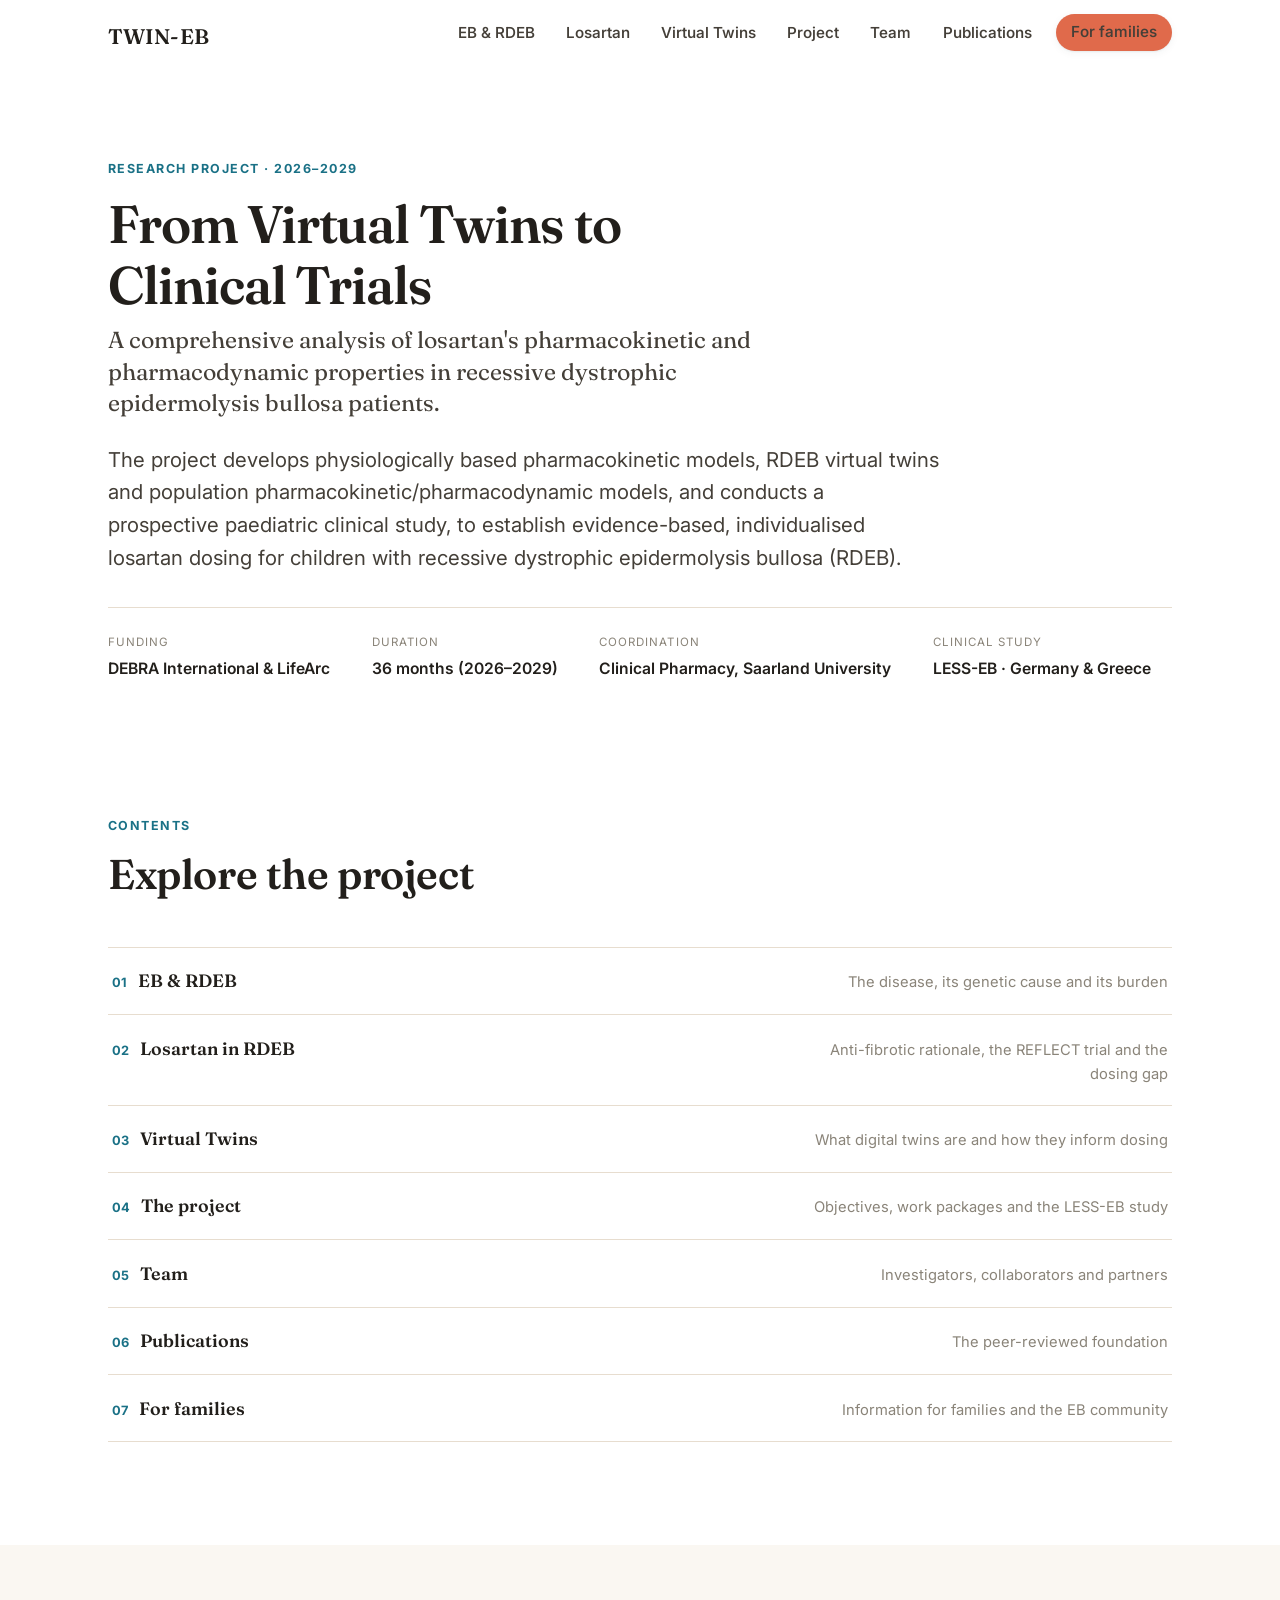
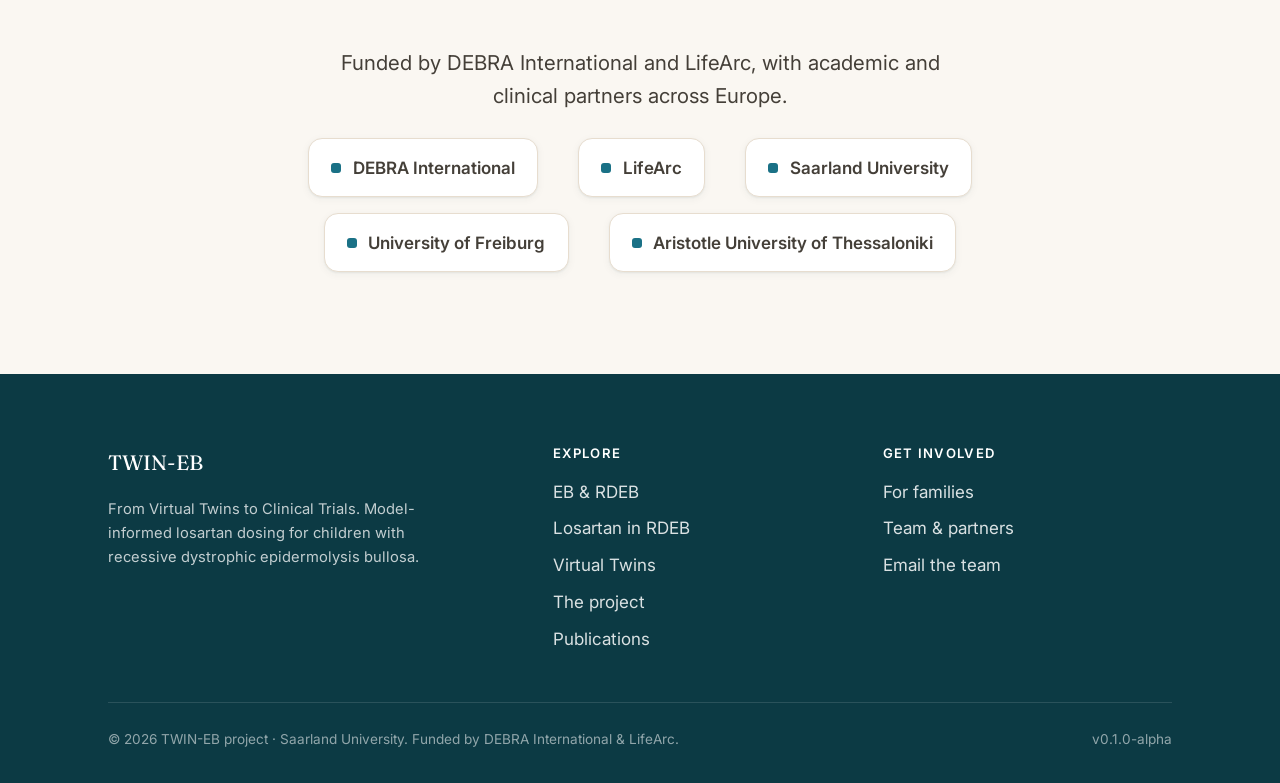
==== docs/index.html @ b5334ec2 "Add TWIN-EB project website Static multi-page site (docs/) for the TWIN-EB project: evidence-based l" ====
<!doctype html>
<html lang="en">
<head>
<meta charset="utf-8">
<meta name="viewport" content="width=device-width, initial-scale=1">
<title>TWIN-EB · From Virtual Twins to Clinical Trials</title>
<meta name="description" content="TWIN-EB: a research project analysing losartan's pharmacokinetic and pharmacodynamic properties in recessive dystrophic epidermolysis bullosa (RDEB), using PBPK models, RDEB virtual twins, population PK/PD and a prospective paediatric clinical study.">
<link rel="icon" href="data:image/svg+xml,%3Csvg xmlns='http://www.w3.org/2000/svg' viewBox='0 0 48 48'%3E%3Crect width='48' height='48' rx='12' fill='%23135c6c'/%3E%3Cg fill='none' stroke='white' stroke-width='2.4' stroke-linecap='round'%3E%3Ccircle cx='16' cy='18' r='3.4'/%3E%3Ccircle cx='31' cy='14' r='3.4'/%3E%3Ccircle cx='30' cy='31' r='3.4' stroke='%23e06a4b'/%3E%3Cline x1='18.6' y1='16.5' x2='28.4' y2='15.4'/%3E%3Cline x1='17.4' y1='21' x2='28.4' y2='29'/%3E%3Cline x1='31' y1='17.4' x2='30.2' y2='27.6'/%3E%3C/g%3E%3C/svg%3E">
<link rel="preconnect" href="https://fonts.googleapis.com">
<link rel="preconnect" href="https://fonts.gstatic.com" crossorigin>
<link href="https://fonts.googleapis.com/css2?family=Fraunces:opsz,wght@9..144,400;9..144,500;9..144,600&family=Inter:wght@400;500;600;700&display=swap" rel="stylesheet">
<link rel="stylesheet" href="assets/css/styles.css">
<script defer src="assets/js/site.js"></script>
</head>
<body data-page="home">
<a class="skip-link" href="#main">Skip to content</a>
<header id="site-nav" class="nav"></header>
<noscript><nav class="container" style="padding-block:1rem"><a href="index.html">Home</a> &middot; <a href="eb-rdeb.html">EB &amp; RDEB</a> &middot; <a href="losartan.html">Losartan</a> &middot; <a href="virtual-twins.html">Virtual Twins</a> &middot; <a href="project.html">Project</a> &middot; <a href="team.html">Team</a> &middot; <a href="publications.html">Publications</a> &middot; <a href="families.html">For families</a></nav></noscript>
<main id="main">

<section class="lede">
  <div class="container">
    <p class="eyebrow">Research project &middot; 2026&ndash;2029</p>
    <h1 class="lede__title">From Virtual Twins to Clinical Trials</h1>
    <p class="lede__subtitle">A comprehensive analysis of losartan's pharmacokinetic and pharmacodynamic properties in recessive dystrophic epidermolysis bullosa patients.</p>
    <p class="lede__abstract lead">The project develops physiologically based pharmacokinetic models, RDEB virtual twins and population pharmacokinetic/pharmacodynamic models, and conducts a prospective paediatric clinical study, to establish evidence-based, individualised losartan dosing for children with recessive dystrophic epidermolysis bullosa (RDEB).</p>
    <div class="meta-strip">
      <div><span class="k">Funding</span><span class="v">DEBRA International &amp; LifeArc</span></div>
      <div><span class="k">Duration</span><span class="v">36 months (2026&ndash;2029)</span></div>
      <div><span class="k">Coordination</span><span class="v">Clinical Pharmacy, Saarland University</span></div>
      <div><span class="k">Clinical study</span><span class="v">LESS-EB &middot; Germany &amp; Greece</span></div>
    </div>
  </div>
</section>

<section class="section" style="padding-top:clamp(2rem,4vw,3rem)">
  <div class="container">
    <div class="section__head">
      <p class="eyebrow">Contents</p>
      <h2>Explore the project</h2>
    </div>
    <nav class="linklist" aria-label="Project sections">
      <a href="eb-rdeb.html"><span class="t"><span class="num">01</span>EB &amp; RDEB</span><span class="d">The disease, its genetic cause and its burden</span></a>
      <a href="losartan.html"><span class="t"><span class="num">02</span>Losartan in RDEB</span><span class="d">Anti-fibrotic rationale, the REFLECT trial and the dosing gap</span></a>
      <a href="virtual-twins.html"><span class="t"><span class="num">03</span>Virtual Twins</span><span class="d">What digital twins are and how they inform dosing</span></a>
      <a href="project.html"><span class="t"><span class="num">04</span>The project</span><span class="d">Objectives, work packages and the LESS-EB study</span></a>
      <a href="team.html"><span class="t"><span class="num">05</span>Team</span><span class="d">Investigators, collaborators and partners</span></a>
      <a href="publications.html"><span class="t"><span class="num">06</span>Publications</span><span class="d">The peer-reviewed foundation</span></a>
      <a href="families.html"><span class="t"><span class="num">07</span>For families</span><span class="d">Information for families and the EB community</span></a>
    </nav>
  </div>
</section>

<section class="section section--warm">
  <div class="container container--narrow text-center">
    <p class="lead mb-0">Funded by DEBRA International and LifeArc, with academic and clinical partners across Europe.</p>
    <div class="partners" style="margin-top:1.6rem">
      <span class="partner"><span class="partner__dot"></span>DEBRA International</span>
      <span class="partner"><span class="partner__dot"></span>LifeArc</span>
      <span class="partner"><span class="partner__dot"></span>Saarland University</span>
      <span class="partner"><span class="partner__dot"></span>University of Freiburg</span>
      <span class="partner"><span class="partner__dot"></span>Aristotle University of Thessaloniki</span>
    </div>
  </div>
</section>

</main>
<footer id="site-footer" class="footer"></footer>
</body>
</html>
---- docs/assets/css/styles.css ----
/* =========================================================================
   LESS-EB — Losartan for Recessive Dystrophic Epidermolysis Bullosa
   Project website — design system & styles
   Palette: petrol-teal (trust / science) + warm coral (humanity / CTAs)
            + warm sand neutrals.  Direction: "serious & warm".
   ========================================================================= */

/* ------------------------------------------------------------------ Tokens */
:root {
  /* Brand — teal (primary) */
  --teal-900: #0c3a44;
  --teal-800: #0f4a57;
  --teal-700: #135c6c;   /* primary */
  --teal-600: #1a7186;
  --teal-500: #2b8ba1;
  --teal-100: #dcebef;
  --teal-50:  #eef6f8;

  /* Brand — coral (accent, recruitment CTAs) */
  --coral-700: #b0472f;
  --coral-600: #c9553a;
  --coral-500: #e06a4b;   /* accent */
  --coral-100: #fbe4dc;
  --coral-50:  #fdf1ec;

  /* Warm neutrals */
  --sand-50:  #faf7f2;
  --sand-100: #f3ede3;
  --sand-200: #e7ddcf;
  --sand-300: #d8ccb9;

  --ink-900: #221f1b;   /* headings */
  --ink-700: #443f38;
  --ink-600: #5c564d;   /* body */
  --ink-400: #8a8479;   /* muted */

  --white: #ffffff;

  /* Semantic */
  --bg:            var(--white);
  --bg-warm:       var(--sand-50);
  --bg-teal:       var(--teal-700);
  --text:          var(--ink-600);
  --heading:       var(--ink-900);
  --muted:         var(--ink-400);
  --border:        var(--sand-200);
  --primary:       var(--teal-700);
  --primary-dark:  var(--teal-900);
  --accent:        var(--coral-500);
  --accent-dark:   var(--coral-700);

  /* Typography */
  --font-display: "Fraunces", Georgia, "Times New Roman", serif;
  --font-body: "Inter", -apple-system, BlinkMacSystemFont, "Segoe UI", Roboto, Helvetica, Arial, sans-serif;

  --fs-hero: clamp(2.4rem, 5.2vw, 4rem);
  --fs-h2:   clamp(1.8rem, 3.4vw, 2.6rem);
  --fs-h3:   clamp(1.25rem, 2vw, 1.5rem);
  --fs-lead: clamp(1.08rem, 1.6vw, 1.3rem);
  --fs-body: 1.0625rem;
  --fs-small: 0.9rem;

  /* Layout */
  --maxw: 1160px;
  --maxw-narrow: 760px;
  --gutter: clamp(1.25rem, 4vw, 3rem);
  --radius: 14px;
  --radius-lg: 22px;
  --radius-pill: 999px;

  --shadow-sm: 0 1px 2px rgba(12, 58, 68, .06), 0 2px 8px rgba(12, 58, 68, .05);
  --shadow-md: 0 6px 20px rgba(12, 58, 68, .09), 0 2px 6px rgba(12, 58, 68, .05);
  --shadow-lg: 0 20px 48px rgba(12, 58, 68, .14);

  --transition: 180ms cubic-bezier(.4, 0, .2, 1);
}

/* --------------------------------------------------------------- Base reset */
*, *::before, *::after { box-sizing: border-box; }

html { scroll-behavior: smooth; scroll-padding-top: 88px; -webkit-text-size-adjust: 100%; }

body {
  margin: 0;
  font-family: var(--font-body);
  font-size: var(--fs-body);
  line-height: 1.65;
  color: var(--text);
  background: var(--bg);
  -webkit-font-smoothing: antialiased;
  text-rendering: optimizeLegibility;
}

img, svg { max-width: 100%; display: block; height: auto; }

h1, h2, h3, h4 {
  font-family: var(--font-display);
  color: var(--heading);
  line-height: 1.15;
  font-weight: 600;
  letter-spacing: -0.01em;
  margin: 0 0 .5em;
}
h1 { font-size: var(--fs-hero); }
h2 { font-size: var(--fs-h2); }
h3 { font-size: var(--fs-h3); }

p { margin: 0 0 1.1em; }
p:last-child { margin-bottom: 0; }

a { color: var(--teal-700); text-decoration: none; transition: color var(--transition); }
a:hover { color: var(--coral-600); }

strong { color: var(--ink-700); font-weight: 650; }

ul, ol { margin: 0 0 1.1em; padding-left: 1.3em; }
li { margin-bottom: .45em; }

:focus-visible { outline: 3px solid var(--teal-500); outline-offset: 2px; border-radius: 4px; }

/* ------------------------------------------------------------------ Layout */
.container { width: 100%; max-width: var(--maxw); margin-inline: auto; padding-inline: var(--gutter); }
.container--narrow { max-width: var(--maxw-narrow); }

.section { padding-block: clamp(3.5rem, 8vw, 6.5rem); }
.section--warm { background: var(--bg-warm); }
.section--tint { background: linear-gradient(180deg, var(--teal-50), var(--white)); }

.section__head { max-width: 720px; margin-bottom: clamp(2rem, 4vw, 3rem); }
.section__head--center { margin-inline: auto; text-align: center; }

.eyebrow {
  display: inline-block;
  font-family: var(--font-body);
  font-weight: 700;
  font-size: .78rem;
  letter-spacing: .12em;
  text-transform: uppercase;
  color: var(--teal-600);
  margin-bottom: .9rem;
}
.eyebrow--accent { color: var(--coral-600); }

.lead { font-size: var(--fs-lead); color: var(--ink-700); line-height: 1.6; }

/* ------------------------------------------------------------------ Buttons */
.btn {
  display: inline-flex; align-items: center; gap: .55em;
  font-family: var(--font-body); font-weight: 600; font-size: 1rem;
  padding: .82em 1.5em; border-radius: var(--radius-pill);
  border: 2px solid transparent; cursor: pointer;
  transition: transform var(--transition), box-shadow var(--transition), background var(--transition), color var(--transition);
  text-align: center; line-height: 1.1;
}
.btn:hover { transform: translateY(-2px); }
.btn:active { transform: translateY(0); }

.btn--primary { background: var(--teal-700); color: #fff; box-shadow: var(--shadow-sm); }
.btn--primary:hover { background: var(--teal-800); color: #fff; box-shadow: var(--shadow-md); }

.btn--accent { background: var(--coral-500); color: #fff; box-shadow: var(--shadow-sm); }
.btn--accent:hover { background: var(--coral-600); color: #fff; box-shadow: var(--shadow-md); }

.btn--ghost { background: transparent; color: var(--teal-800); border-color: var(--sand-300); }
.btn--ghost:hover { border-color: var(--teal-700); color: var(--teal-800); background: var(--teal-50); }

.btn--light { background: rgba(255,255,255,.14); color: #fff; border-color: rgba(255,255,255,.4); }
.btn--light:hover { background: #fff; color: var(--teal-800); }

.btn__arrow { transition: transform var(--transition); }
.btn:hover .btn__arrow { transform: translateX(3px); }

/* --------------------------------------------------------------- Navigation */
.nav {
  position: sticky; top: 0; z-index: 100;
  background: rgba(255,255,255,.86);
  backdrop-filter: saturate(180%) blur(12px);
  -webkit-backdrop-filter: saturate(180%) blur(12px);
  border-bottom: 1px solid transparent;
  transition: border-color var(--transition), box-shadow var(--transition);
}
.nav.is-scrolled { border-bottom-color: var(--border); box-shadow: var(--shadow-sm); }
.nav__inner { display: flex; align-items: center; justify-content: space-between; gap: 1rem; min-height: 72px; }

.brand { display: flex; align-items: center; gap: .7rem; font-family: var(--font-display); font-weight: 600; font-size: 1.25rem; color: var(--ink-900); }
.brand:hover { color: var(--ink-900); }
.brand__mark { flex: none; width: 40px; height: 40px; }
.brand__sub { display: block; font-family: var(--font-body); font-size: .68rem; font-weight: 600; letter-spacing: .04em; color: var(--muted); text-transform: uppercase; margin-top: 2px; }

.nav__links { display: flex; align-items: center; gap: .35rem; list-style: none; margin: 0; padding: 0; }
.nav__links a {
  display: inline-block; padding: .5rem .8rem; border-radius: var(--radius-pill);
  color: var(--ink-700); font-weight: 550; font-size: .95rem;
}
.nav__links a:hover { color: var(--teal-800); background: var(--teal-50); }
.nav__cta { margin-left: .4rem; }

.nav__toggle {
  display: none; flex: none; width: 44px; height: 44px; border: none; background: transparent;
  cursor: pointer; border-radius: 10px; padding: 10px;
}
.nav__toggle span { display: block; height: 2px; background: var(--ink-900); border-radius: 2px; transition: transform var(--transition), opacity var(--transition); }
.nav__toggle span + span { margin-top: 5px; }
.nav__toggle[aria-expanded="true"] span:nth-child(1) { transform: translateY(7px) rotate(45deg); }
.nav__toggle[aria-expanded="true"] span:nth-child(2) { opacity: 0; }
.nav__toggle[aria-expanded="true"] span:nth-child(3) { transform: translateY(-7px) rotate(-45deg); }

/* ------------------------------------------------------------------- Hero */
.hero { position: relative; overflow: hidden; background: linear-gradient(165deg, var(--teal-50) 0%, var(--sand-50) 55%, var(--coral-50) 100%); }
.hero::before {
  content: ""; position: absolute; inset: 0; z-index: 0; opacity: .5;
  background:
    radial-gradient(40% 55% at 82% 8%, rgba(224,106,75,.14), transparent 70%),
    radial-gradient(45% 60% at 12% 92%, rgba(19,92,108,.12), transparent 70%);
}
.hero__inner { position: relative; z-index: 1; display: grid; grid-template-columns: 1.05fr .95fr; gap: clamp(2rem, 5vw, 4rem); align-items: center; padding-block: clamp(3rem, 7vw, 5.5rem); }
.hero__badge {
  display: inline-flex; align-items: center; gap: .5rem; margin-bottom: 1.4rem;
  background: rgba(255,255,255,.7); border: 1px solid var(--sand-200);
  padding: .4rem .9rem; border-radius: var(--radius-pill);
  font-size: .82rem; font-weight: 600; color: var(--teal-800);
}
.hero__badge .dot { width: 8px; height: 8px; border-radius: 50%; background: var(--coral-500); box-shadow: 0 0 0 4px var(--coral-100); }
.hero h1 { margin-bottom: 1rem; }
.hero h1 .accent { color: var(--teal-700); font-style: italic; }
.hero__lead { font-size: var(--fs-lead); color: var(--ink-700); max-width: 34ch; }
.hero__actions { display: flex; flex-wrap: wrap; gap: .8rem; margin-top: 1.8rem; }
.hero__meta { display: flex; flex-wrap: wrap; gap: 1.4rem 2rem; margin-top: 2.4rem; padding-top: 1.6rem; border-top: 1px solid var(--sand-200); }
.hero__meta-item .n { font-family: var(--font-display); font-size: 1.6rem; font-weight: 600; color: var(--teal-800); line-height: 1; }
.hero__meta-item .l { font-size: .85rem; color: var(--muted); margin-top: .3rem; }

.hero__figure { position: relative; }
.hero__card {
  background: rgba(255,255,255,.72); border: 1px solid rgba(255,255,255,.9);
  border-radius: var(--radius-lg); padding: clamp(1.4rem, 3vw, 2.2rem);
  box-shadow: var(--shadow-lg); backdrop-filter: blur(6px);
}

/* Simple "virtual twin → dosing" illustrative flow used in the hero card */
.flow { display: grid; gap: .8rem; }
.flow__step { display: flex; align-items: center; gap: .9rem; padding: .85rem 1rem; background: var(--white); border: 1px solid var(--border); border-radius: var(--radius); box-shadow: var(--shadow-sm); }
.flow__ico { flex: none; width: 42px; height: 42px; display: grid; place-items: center; border-radius: 12px; background: var(--teal-50); color: var(--teal-700); }
.flow__ico svg { width: 22px; height: 22px; }
.flow__step:nth-child(4) .flow__ico { background: var(--coral-50); color: var(--coral-600); }
.flow__t { font-weight: 650; color: var(--ink-900); font-size: .98rem; }
.flow__d { font-size: .82rem; color: var(--muted); }
.flow__arrow { display: grid; place-items: center; color: var(--sand-300); margin: -.4rem 0; }

/* ---------------------------------------------------------- Generic grids */
.grid { display: grid; gap: clamp(1.1rem, 2.4vw, 1.8rem); }
.grid--2 { grid-template-columns: repeat(2, 1fr); }
.grid--3 { grid-template-columns: repeat(3, 1fr); }
.grid--4 { grid-template-columns: repeat(4, 1fr); }

/* ------------------------------------------------------------------- Cards */
.card {
  background: var(--white); border: 1px solid var(--border);
  border-radius: var(--radius-lg); padding: clamp(1.4rem, 3vw, 2rem);
  box-shadow: var(--shadow-sm); transition: transform var(--transition), box-shadow var(--transition), border-color var(--transition);
}
.card--hover:hover { transform: translateY(-4px); box-shadow: var(--shadow-md); border-color: var(--teal-100); }
.card__ico { width: 52px; height: 52px; display: grid; place-items: center; border-radius: 14px; background: var(--teal-50); color: var(--teal-700); margin-bottom: 1.1rem; }
.card__ico svg { width: 26px; height: 26px; }
.card__ico--accent { background: var(--coral-50); color: var(--coral-600); }
.card h3 { margin-bottom: .5rem; }
.card p { font-size: .98rem; }

/* Numbered approach / work-package cards */
.wp { position: relative; }
.wp__num {
  font-family: var(--font-display); font-size: 1rem; font-weight: 600;
  width: 40px; height: 40px; display: grid; place-items: center; border-radius: 50%;
  background: var(--teal-700); color: #fff; margin-bottom: 1rem;
}
.wp__tag { display: inline-block; font-size: .74rem; font-weight: 700; letter-spacing: .06em; text-transform: uppercase; color: var(--teal-600); background: var(--teal-50); padding: .25rem .6rem; border-radius: var(--radius-pill); margin-bottom: .8rem; }

/* ------------------------------------------------------- Split feature rows */
.split { display: grid; grid-template-columns: 1fr 1fr; gap: clamp(2rem, 5vw, 4rem); align-items: center; }
.split--reverse .split__media { order: 2; }
.split__media { background: var(--sand-50); border: 1px solid var(--border); border-radius: var(--radius-lg); padding: 2rem; box-shadow: var(--shadow-sm); }

.checklist { list-style: none; padding: 0; margin: 1.2rem 0 0; }
.checklist li { position: relative; padding-left: 2rem; margin-bottom: .9rem; }
.checklist li::before {
  content: ""; position: absolute; left: 0; top: .15em; width: 1.35rem; height: 1.35rem;
  background: var(--teal-50); border-radius: 50%;
  background-image: url("data:image/svg+xml,%3Csvg xmlns='http://www.w3.org/2000/svg' width='14' height='14' viewBox='0 0 24 24' fill='none' stroke='%23135c6c' stroke-width='3' stroke-linecap='round' stroke-linejoin='round'%3E%3Cpolyline points='20 6 9 17 4 12'/%3E%3C/svg%3E");
  background-repeat: no-repeat; background-position: center;
}

/* --------------------------------------------------------------- Timeline */
.timeline { position: relative; margin-top: 2rem; }
.timeline::before { content: ""; position: absolute; left: 19px; top: 8px; bottom: 8px; width: 2px; background: linear-gradient(var(--teal-200, var(--teal-100)), var(--sand-200)); }
.timeline__item { position: relative; padding-left: 3.5rem; padding-bottom: 2rem; }
.timeline__item:last-child { padding-bottom: 0; }
.timeline__dot { position: absolute; left: 8px; top: 2px; width: 24px; height: 24px; border-radius: 50%; background: var(--white); border: 3px solid var(--teal-600); box-shadow: 0 0 0 4px var(--teal-50); }
.timeline__when { font-size: .82rem; font-weight: 700; letter-spacing: .04em; text-transform: uppercase; color: var(--coral-600); }
.timeline__item h3 { font-size: 1.2rem; margin: .2rem 0 .4rem; }

/* ------------------------------------------------------------------- Team */
.person { text-align: left; }
.person__avatar {
  width: 84px; height: 84px; border-radius: 50%; margin-bottom: 1rem;
  background: linear-gradient(135deg, var(--teal-100), var(--coral-100));
  display: grid; place-items: center; font-family: var(--font-display);
  font-size: 1.7rem; font-weight: 600; color: var(--teal-800);
  border: 1px solid var(--white); box-shadow: var(--shadow-sm);
}
.person__name { font-family: var(--font-display); font-weight: 600; font-size: 1.12rem; color: var(--ink-900); margin: 0; }
.person__role { color: var(--coral-600); font-weight: 600; font-size: .9rem; margin: .15rem 0 .4rem; }
.person__org { color: var(--muted); font-size: .88rem; }

/* --------------------------------------------------- Recruitment / CTA band */
.cta-band { position: relative; overflow: hidden; background: linear-gradient(140deg, var(--teal-800), var(--teal-700) 60%, var(--teal-600)); color: #fff; border-radius: var(--radius-lg); padding: clamp(2.2rem, 5vw, 3.6rem); box-shadow: var(--shadow-lg); }
.cta-band::after { content: ""; position: absolute; right: -60px; top: -60px; width: 300px; height: 300px; border-radius: 50%; background: radial-gradient(circle, rgba(224,106,75,.4), transparent 70%); }
.cta-band > * { position: relative; z-index: 1; }
.cta-band h2 { color: #fff; }
.cta-band p { color: rgba(255,255,255,.86); }
.cta-band .lead { color: rgba(255,255,255,.92); }

.recruit-note { display: flex; gap: .7rem; align-items: flex-start; background: var(--coral-50); border: 1px solid var(--coral-100); border-left: 4px solid var(--coral-500); border-radius: var(--radius); padding: 1.1rem 1.3rem; margin-top: 1.5rem; }
.recruit-note svg { flex: none; color: var(--coral-600); margin-top: 2px; }
.recruit-note p { font-size: .95rem; margin: 0; }

/* ------------------------------------------------------------- Fact / stat */
.stat-row { display: grid; grid-template-columns: repeat(3, 1fr); gap: 1.5rem; }
.stat { text-align: center; padding: 1.5rem 1rem; background: var(--white); border: 1px solid var(--border); border-radius: var(--radius-lg); box-shadow: var(--shadow-sm); }
.stat .n { font-family: var(--font-display); font-size: clamp(2rem, 4vw, 2.8rem); font-weight: 600; color: var(--teal-700); line-height: 1; }
.stat .l { color: var(--ink-600); font-size: .95rem; margin-top: .5rem; }

/* ------------------------------------------------------------- Partners */
.partners { display: flex; flex-wrap: wrap; align-items: center; justify-content: center; gap: 1rem 2.5rem; }
.partner {
  display: flex; align-items: center; gap: .7rem; padding: .9rem 1.4rem;
  background: var(--white); border: 1px solid var(--border); border-radius: var(--radius);
  font-weight: 600; color: var(--ink-700); box-shadow: var(--shadow-sm);
}
.partner__dot { width: 10px; height: 10px; border-radius: 3px; background: var(--teal-600); }

/* ------------------------------------------------------------------ Footer */
.footer { background: var(--teal-900); color: rgba(255,255,255,.75); padding-block: clamp(3rem, 6vw, 4.5rem) 2rem; }
.footer a { color: rgba(255,255,255,.85); }
.footer a:hover { color: var(--coral-500); }
.footer__grid { display: grid; grid-template-columns: 1.4fr 1fr 1fr; gap: 2.5rem; padding-bottom: 2.5rem; border-bottom: 1px solid rgba(255,255,255,.12); }
.footer__brand { display: flex; align-items: center; gap: .7rem; font-family: var(--font-display); font-size: 1.3rem; color: #fff; margin-bottom: 1rem; }
.footer h4 { color: #fff; font-family: var(--font-body); font-size: .82rem; letter-spacing: .1em; text-transform: uppercase; margin-bottom: 1rem; }
.footer ul { list-style: none; padding: 0; margin: 0; }
.footer li { margin-bottom: .55rem; }
.footer__bottom { display: flex; flex-wrap: wrap; justify-content: space-between; gap: 1rem; padding-top: 1.6rem; font-size: .85rem; color: rgba(255,255,255,.55); }
.footer__bottom a { color: rgba(255,255,255,.7); }

/* ------------------------------------------------------------- Utilities */
.text-center { text-align: center; }
.mt-0 { margin-top: 0; } .mb-0 { margin-bottom: 0; }
.stack > * + * { margin-top: 1rem; }
.pill { display: inline-block; padding: .3rem .8rem; border-radius: var(--radius-pill); font-size: .8rem; font-weight: 600; background: var(--teal-50); color: var(--teal-700); }
.divider { height: 1px; background: var(--border); border: 0; margin-block: 0; }
.visually-hidden { position: absolute; width: 1px; height: 1px; padding: 0; margin: -1px; overflow: hidden; clip: rect(0,0,0,0); border: 0; }

/* Reveal-on-scroll (progressive enhancement; visible by default if no JS) */
.reveal { opacity: 0; transform: translateY(18px); transition: opacity .6s ease, transform .6s ease; }
.reveal.is-visible { opacity: 1; transform: none; }
@media (prefers-reduced-motion: reduce) {
  .reveal { opacity: 1; transform: none; transition: none; }
  html { scroll-behavior: auto; }
}

/* ---------------------------------------------------------- Responsive */
@media (max-width: 940px) {
  .hero__inner { grid-template-columns: 1fr; }
  .hero__figure { order: -1; max-width: 460px; }
  .split, .split--reverse { grid-template-columns: 1fr; }
  .split--reverse .split__media { order: 0; }
  .grid--4 { grid-template-columns: repeat(2, 1fr); }
  .footer__grid { grid-template-columns: 1fr 1fr; }
}

@media (max-width: 720px) {
  .nav__links {
    position: fixed; inset: 72px 0 auto 0; flex-direction: column; align-items: stretch;
    gap: .2rem; background: var(--white); border-bottom: 1px solid var(--border);
    padding: 1rem var(--gutter) 1.5rem; box-shadow: var(--shadow-lg);
    transform: translateY(-120%); transition: transform var(--transition); z-index: -1;
  }
  .nav__links.is-open { transform: translateY(0); }
  .nav__links a { padding: .8rem 1rem; border-radius: 10px; }
  .nav__cta { margin: .5rem 0 0; }
  .nav__toggle { display: block; }
  .grid--2, .grid--3, .grid--4 { grid-template-columns: 1fr; }
  .stat-row { grid-template-columns: 1fr; }
  .footer__grid { grid-template-columns: 1fr; gap: 2rem; }
}

/* ===================================================================
   Multi-page additions (v0.1.0-alpha restructure)
   =================================================================== */

/* Skip link (a11y) */
.skip-link { position: absolute; left: -999px; top: 0; z-index: 200; background: var(--teal-700); color: #fff; padding: .7rem 1.1rem; border-radius: 0 0 10px 0; font-weight: 600; }
.skip-link:focus { left: 0; color: #fff; }

/* Injected nav: reserve height so there is no layout shift before JS runs */
.nav { min-height: 72px; }

/* Active nav link */
.nav__links a.is-active { color: var(--teal-800); background: var(--teal-50); }

/* noscript fallback nav */
noscript nav { display: block; border-bottom: 1px solid var(--border); font-size: .92rem; color: var(--ink-600); }
noscript nav a { font-weight: 600; }

/* -------------------------------------------------- Sub-page header */
.subhero { background: linear-gradient(165deg, var(--teal-50), var(--sand-50) 72%); border-bottom: 1px solid var(--border); }
.subhero__inner { padding-block: clamp(2.5rem, 6vw, 4.5rem); }
.subhero .eyebrow { margin-bottom: 1rem; }
.subhero h1 { max-width: 18ch; margin-bottom: .6rem; }
.subhero .lead { max-width: 62ch; }

/* -------------------------------------------------- Hub link-cards */
a.card-link { display: flex; flex-direction: column; text-decoration: none; color: inherit; }
a.card-link:hover { color: inherit; }
.card-link .card__go { margin-top: auto; padding-top: 1.1rem; color: var(--teal-700); font-weight: 650; font-size: .95rem; display: inline-flex; gap: .4em; align-items: center; }
.card-link:hover .card__go { color: var(--coral-600); }
.card-link:hover .card__go span { transform: translateX(3px); }
.card__go span { transition: transform var(--transition); }

/* -------------------------------------------------- Badges */
.badge { display: inline-flex; align-items: center; gap: .4em; font-size: .74rem; font-weight: 700; letter-spacing: .04em; text-transform: uppercase; padding: .32rem .7rem; border-radius: var(--radius-pill); }
.badge--oa  { background: #e4f3ea; color: #1f7a4d; }
.badge--doi { background: var(--teal-50); color: var(--teal-700); }

/* -------------------------------------------------- Publications */
.pub { border-left: 4px solid var(--teal-600); }
.pub h3 { margin-bottom: .5rem; }
.pub__authors { color: var(--ink-700); font-size: .98rem; margin-bottom: .2rem; }
.pub__journal { color: var(--muted); font-size: .92rem; font-style: italic; }
.pub__badges { display: flex; flex-wrap: wrap; gap: .5rem; margin-top: 1rem; }

/* -------------------------------------------------- Figure + attribution */
.figure { background: var(--sand-50); border: 1px solid var(--border); border-radius: var(--radius-lg); padding: clamp(1.2rem, 3vw, 2rem); }
.figure__cap { font-size: .9rem; color: var(--ink-600); margin-top: 1rem; }
.attribution { font-size: .78rem; color: var(--muted); margin-top: .6rem; }

/* -------------------------------------------------- Callout / credibility */
.callout { background: var(--teal-50); border: 1px solid var(--teal-100); border-left: 4px solid var(--teal-600); border-radius: var(--radius-lg); padding: 1.4rem 1.6rem; }
.callout svg { flex: none; color: var(--teal-700); margin-top: 3px; }
.callout h3 { margin-bottom: .3rem; font-size: 1.15rem; }
.callout p:last-child { margin-bottom: 0; }
.callout--accent { background: var(--coral-50); border-color: var(--coral-100); }
.callout--accent svg { color: var(--coral-600); }

/* -------------------------------------------------- Building-block map */
.map { display: grid; gap: 1rem; margin-top: 1.5rem; }
.map__row { display: grid; grid-template-columns: auto 1fr; gap: 1.1rem; align-items: start; background: var(--white); border: 1px solid var(--border); border-radius: var(--radius); padding: 1.1rem 1.3rem; box-shadow: var(--shadow-sm); }
.map__n { width: 34px; height: 34px; flex: none; display: grid; place-items: center; border-radius: 50%; background: var(--teal-700); color: #fff; font-family: var(--font-display); font-weight: 600; font-size: .95rem; }
.map__t { font-weight: 650; color: var(--ink-900); }
.map__d { font-size: .93rem; color: var(--ink-600); margin-top: .15rem; }

/* -------------------------------------------------- Prose helper */
.prose { max-width: 70ch; }
.prose p { margin-bottom: 1.15em; }

/* Warm variant for a flow step icon (used on the home hero card) */
.flow__step--warm .flow__ico { background: var(--coral-50); color: var(--coral-600); }

/* ===================================================================
   Sober landing + wordmark (redesign)
   =================================================================== */
.brand--wordmark { font-size: 1.32rem; letter-spacing: .005em; }

.lede { padding-block: clamp(2.8rem, 7vw, 5rem); }
.lede__title { font-size: clamp(2.1rem, 4.6vw, 3.3rem); letter-spacing: -0.02em; max-width: 16ch; margin-bottom: .55rem; }
.lede__subtitle { font-family: var(--font-display); font-weight: 400; font-size: clamp(1.12rem, 2vw, 1.45rem); color: var(--ink-700); max-width: 48ch; line-height: 1.35; margin: 0 0 1.6rem; }
.lede__abstract { max-width: 64ch; }

.meta-strip { display: flex; flex-wrap: wrap; gap: 1.3rem 2.6rem; margin-top: 2rem; padding-top: 1.6rem; border-top: 1px solid var(--border); }
.meta-strip div { display: flex; flex-direction: column; gap: .25rem; }
.meta-strip .k { font-size: .72rem; letter-spacing: .09em; text-transform: uppercase; color: var(--muted); }
.meta-strip .v { font-weight: 600; color: var(--ink-900); font-size: .98rem; }

/* Academic-style contents / section index */
.linklist { margin-top: 1rem; border-top: 1px solid var(--border); }
.linklist a { display: flex; justify-content: space-between; align-items: baseline; gap: 1.5rem; padding: 1.15rem .25rem; border-bottom: 1px solid var(--border); color: var(--ink-900); transition: color var(--transition), padding-left var(--transition); }
.linklist a:hover { color: var(--teal-700); padding-left: .6rem; }
.linklist .t { font-family: var(--font-display); font-size: 1.12rem; font-weight: 600; display: flex; align-items: baseline; gap: .7rem; }
.linklist .t .num { font-size: .8rem; color: var(--teal-600); font-family: var(--font-body); font-weight: 700; }
.linklist .d { color: var(--muted); font-size: .92rem; text-align: right; max-width: 42ch; }

@media (max-width: 640px) {
  .linklist a { flex-direction: column; gap: .25rem; }
  .linklist .d { text-align: left; max-width: none; }
}
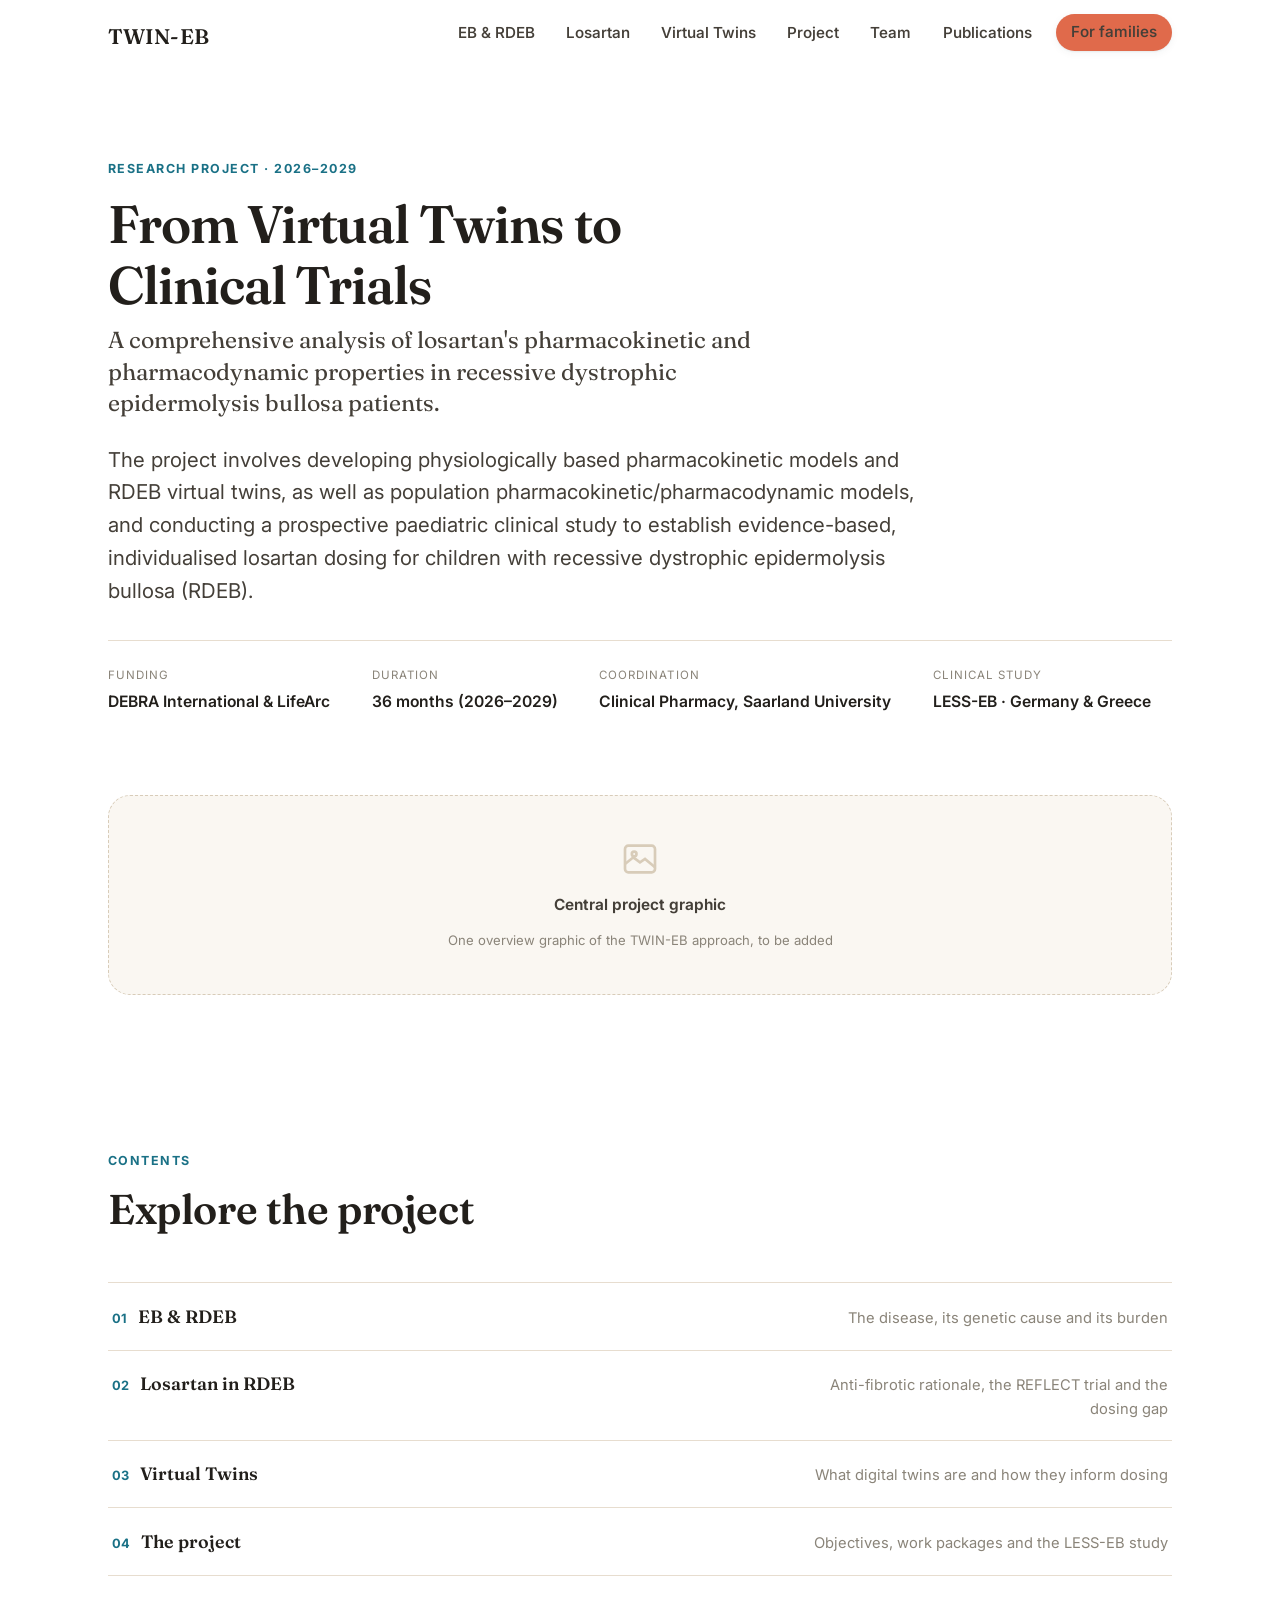
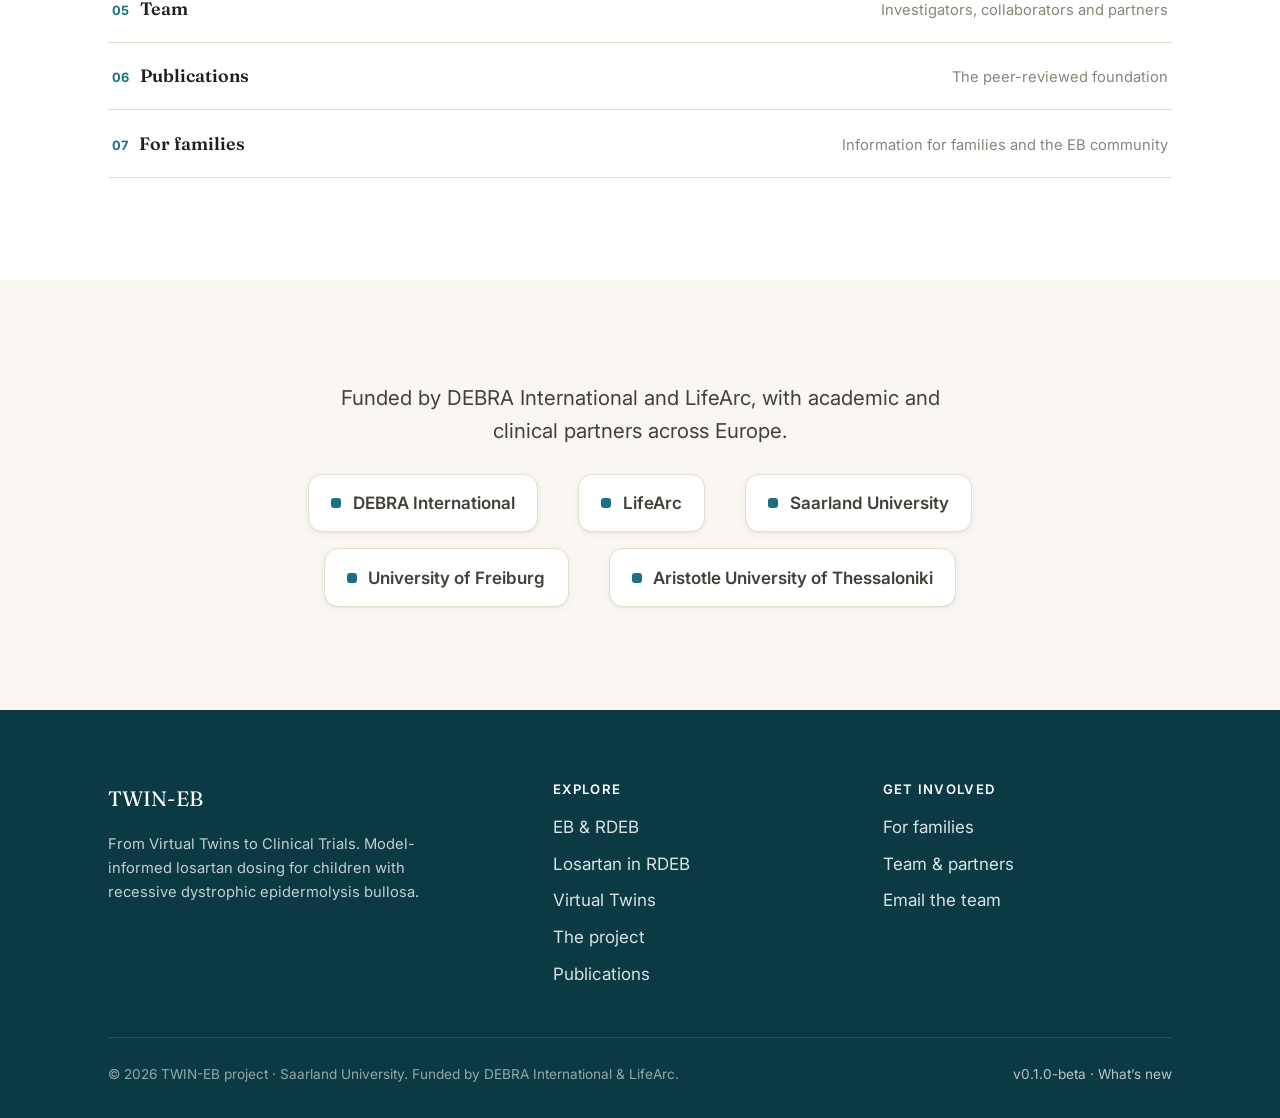
==== commit 708bd406: "Apply review round 1 and set up versioning (v0.1.0-beta) Incorporate first external review across pa" ====
--- a/docs/index.html
+++ b/docs/index.html
@@ -23,12 +23,22 @@
     <p class="eyebrow">Research project &middot; 2026&ndash;2029</p>
     <h1 class="lede__title">From Virtual Twins to Clinical Trials</h1>
     <p class="lede__subtitle">A comprehensive analysis of losartan's pharmacokinetic and pharmacodynamic properties in recessive dystrophic epidermolysis bullosa patients.</p>
-    <p class="lede__abstract lead">The project develops physiologically based pharmacokinetic models, RDEB virtual twins and population pharmacokinetic/pharmacodynamic models, and conducts a prospective paediatric clinical study, to establish evidence-based, individualised losartan dosing for children with recessive dystrophic epidermolysis bullosa (RDEB).</p>
+    <p class="lede__abstract lead">The project involves developing physiologically based pharmacokinetic models and RDEB virtual twins, as well as population pharmacokinetic/pharmacodynamic models, and conducting a prospective paediatric clinical study to establish evidence-based, individualised losartan dosing for children with recessive dystrophic epidermolysis bullosa (RDEB).</p>
     <div class="meta-strip">
       <div><span class="k">Funding</span><span class="v">DEBRA International &amp; LifeArc</span></div>
       <div><span class="k">Duration</span><span class="v">36 months (2026&ndash;2029)</span></div>
       <div><span class="k">Coordination</span><span class="v">Clinical Pharmacy, Saarland University</span></div>
       <div><span class="k">Clinical study</span><span class="v">LESS-EB &middot; Germany &amp; Greece</span></div>
+    </div>
+  </div>
+</section>
+
+<section class="section" style="padding-top:0">
+  <div class="container">
+    <div class="ph reveal">
+      <svg viewBox="0 0 24 24" fill="none" stroke="currentColor" stroke-width="1.6" aria-hidden="true"><rect x="3" y="4" width="18" height="16" rx="2"/><path d="M3 15l5-4 4 3 3-2 6 5"/><circle cx="8.5" cy="9" r="1.4"/></svg>
+      <div class="ph__label">Central project graphic</div>
+      <div class="ph__hint">One overview graphic of the TWIN-EB approach, to be added</div>
     </div>
   </div>
 </section>
--- a/docs/assets/css/styles.css
+++ b/docs/assets/css/styles.css
@@ -490,3 +490,46 @@
   .linklist a { flex-direction: column; gap: .25rem; }
   .linklist .d { text-align: left; max-width: none; }
 }
+
+/* ===================================================================
+   Review round: placeholders, logos, bios, changelog
+   =================================================================== */
+
+/* Image / graphic placeholders (figures & photos to be supplied) */
+.ph { display: grid; place-items: center; text-align: center; gap: .45rem; min-height: 200px; padding: clamp(1.5rem, 4vw, 2.5rem); background: var(--sand-50); border: 1px dashed var(--sand-300); border-radius: var(--radius-lg); color: var(--ink-600); }
+.ph svg { width: 40px; height: 40px; color: var(--sand-300); }
+.ph__label { font-weight: 650; font-size: .96rem; color: var(--ink-700); }
+.ph__hint { font-size: .82rem; color: var(--muted); }
+
+/* Partner logo wall (placeholders until real files land in assets/img) */
+.logo-grid { display: flex; flex-wrap: wrap; gap: 1.1rem; align-items: center; justify-content: center; }
+.logo { display: grid; place-items: center; min-width: 150px; min-height: 74px; padding: .6rem 1.3rem; background: var(--white); border: 1px dashed var(--sand-300); border-radius: var(--radius); color: var(--ink-600); font-weight: 600; font-size: .88rem; text-align: center; box-shadow: var(--shadow-sm); }
+.logo img { max-height: 46px; max-width: 150px; display: block; }
+
+/* Person photo placeholder (replaces the initials avatar) */
+.person__photo { width: 96px; height: 96px; border-radius: 50%; margin-bottom: 1rem; background: var(--sand-100); border: 1px solid var(--sand-200); display: grid; place-items: center; color: var(--sand-300); overflow: hidden; }
+.person__photo svg { width: 50px; height: 50px; }
+.person__photo img { width: 100%; height: 100%; object-fit: cover; }
+.person__bio { font-size: .92rem; color: var(--ink-600); margin-top: .6rem; }
+
+/* Compact research-team cards */
+.person--sm { text-align: center; }
+.person--sm .person__photo { width: 76px; height: 76px; margin-inline: auto; }
+.person--sm .person__photo svg { width: 40px; height: 40px; }
+.person--sm .person__name { font-size: 1rem; }
+
+/* Study-centre address block */
+.addr { font-style: normal; line-height: 1.55; }
+.addr strong { display: block; color: var(--ink-900); margin-bottom: .3rem; }
+
+/* Changelog page */
+.release { padding: 1.5rem 0; border-bottom: 1px solid var(--border); }
+.release:first-of-type { padding-top: 0; }
+.release__head { display: flex; align-items: baseline; gap: .8rem; flex-wrap: wrap; margin-bottom: .7rem; }
+.release__v { font-family: var(--font-display); font-size: 1.3rem; font-weight: 600; color: var(--ink-900); }
+.release__date { color: var(--muted); font-size: .85rem; }
+.release ul { margin: 0; padding-left: 1.2rem; }
+.release li { margin-bottom: .35rem; }
+.tag-badge { font-size: .7rem; font-weight: 700; letter-spacing: .06em; text-transform: uppercase; padding: .2rem .6rem; border-radius: var(--radius-pill); background: var(--coral-50); color: var(--coral-700); }
+.footer__bottom a { color: rgba(255,255,255,.7); }
+.footer__bottom a:hover { color: var(--coral-500); }
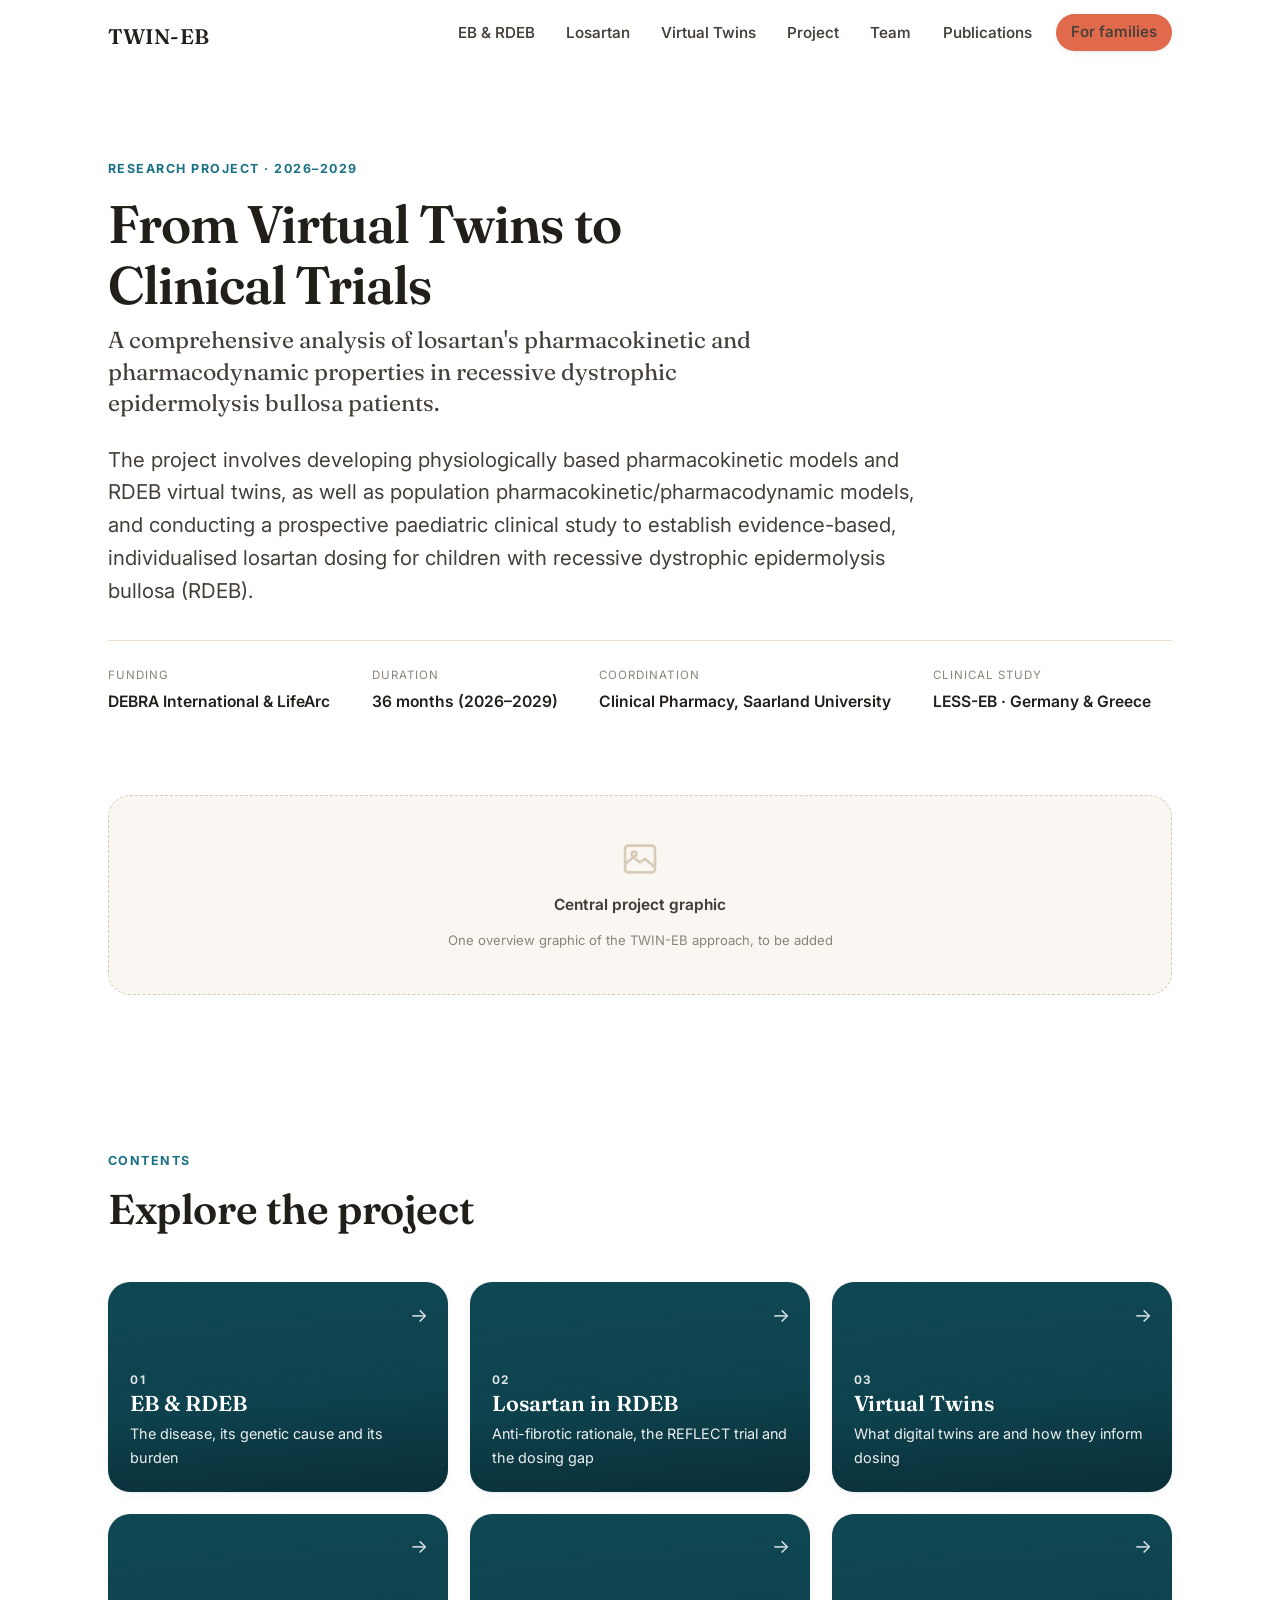
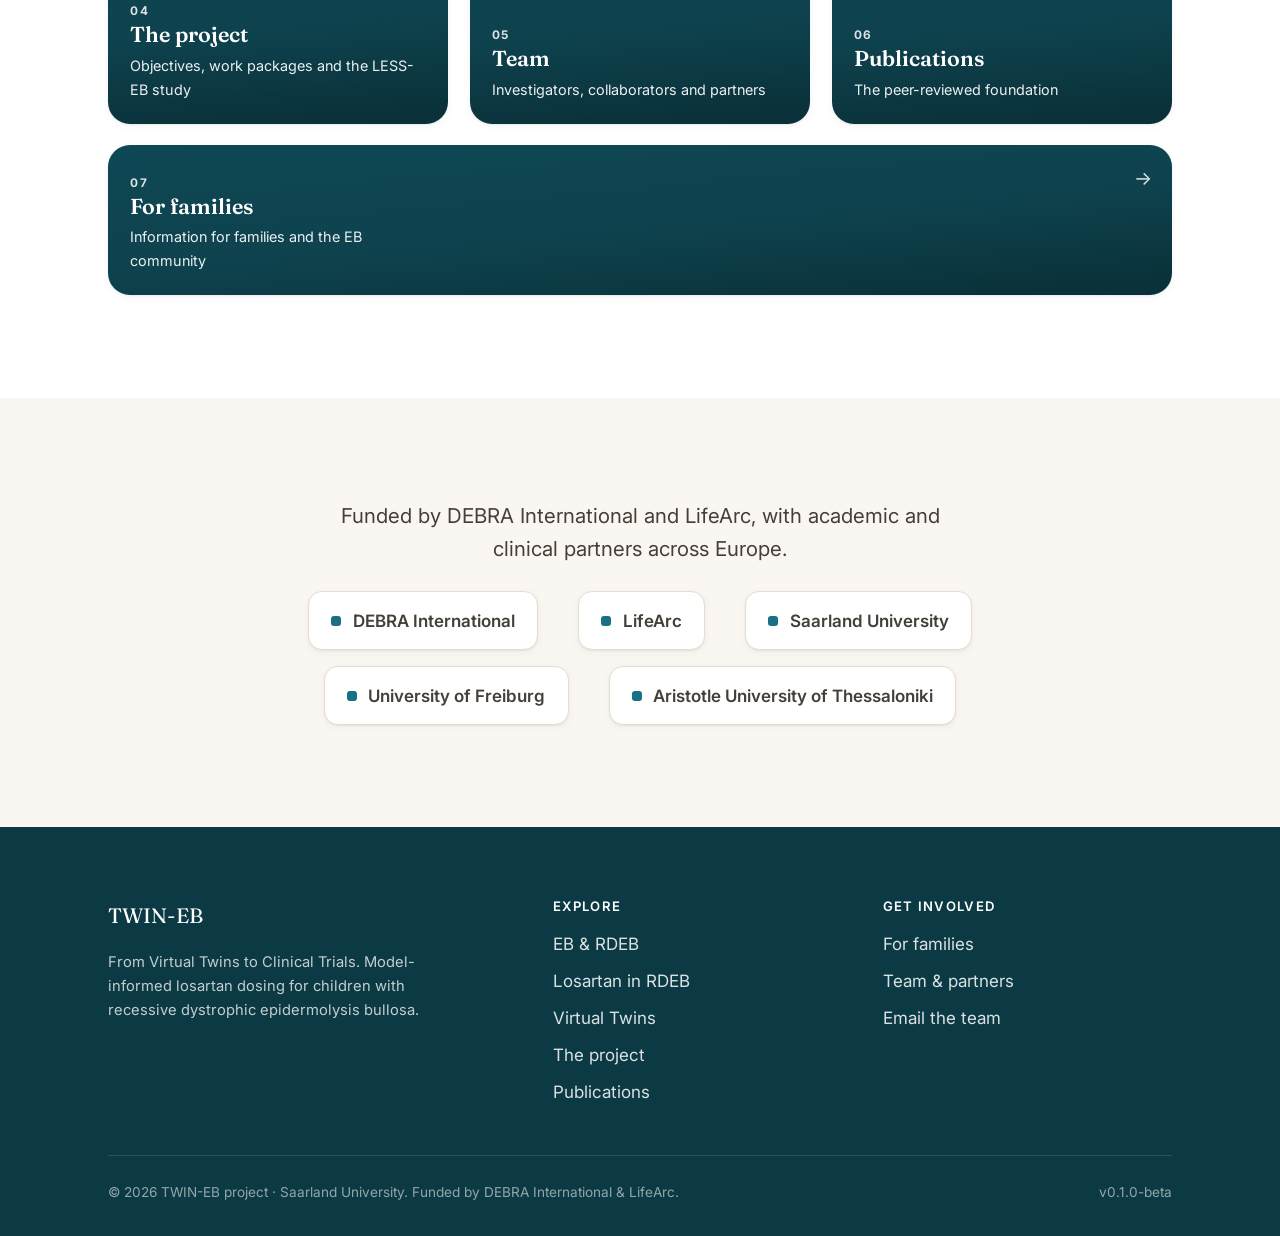
==== commit 77a2e924: "Add image-ready tiles on the landing page; simplify version display Convert the 'Explore the project" ====
--- a/docs/index.html
+++ b/docs/index.html
@@ -49,15 +49,50 @@
       <p class="eyebrow">Contents</p>
       <h2>Explore the project</h2>
     </div>
-    <nav class="linklist" aria-label="Project sections">
-      <a href="eb-rdeb.html"><span class="t"><span class="num">01</span>EB &amp; RDEB</span><span class="d">The disease, its genetic cause and its burden</span></a>
-      <a href="losartan.html"><span class="t"><span class="num">02</span>Losartan in RDEB</span><span class="d">Anti-fibrotic rationale, the REFLECT trial and the dosing gap</span></a>
-      <a href="virtual-twins.html"><span class="t"><span class="num">03</span>Virtual Twins</span><span class="d">What digital twins are and how they inform dosing</span></a>
-      <a href="project.html"><span class="t"><span class="num">04</span>The project</span><span class="d">Objectives, work packages and the LESS-EB study</span></a>
-      <a href="team.html"><span class="t"><span class="num">05</span>Team</span><span class="d">Investigators, collaborators and partners</span></a>
-      <a href="publications.html"><span class="t"><span class="num">06</span>Publications</span><span class="d">The peer-reviewed foundation</span></a>
-      <a href="families.html"><span class="t"><span class="num">07</span>For families</span><span class="d">Information for families and the EB community</span></a>
-    </nav>
+    <div class="tiles">
+      <a class="tile reveal" href="eb-rdeb.html" style="--img:url('assets/img/tile-eb-rdeb.jpg')">
+        <span class="tile__go" aria-hidden="true">&rarr;</span>
+        <span class="tile__num">01</span>
+        <span class="tile__title">EB &amp; RDEB</span>
+        <span class="tile__desc">The disease, its genetic cause and its burden</span>
+      </a>
+      <a class="tile reveal" href="losartan.html" style="--img:url('assets/img/tile-losartan.jpg')">
+        <span class="tile__go" aria-hidden="true">&rarr;</span>
+        <span class="tile__num">02</span>
+        <span class="tile__title">Losartan in RDEB</span>
+        <span class="tile__desc">Anti-fibrotic rationale, the REFLECT trial and the dosing gap</span>
+      </a>
+      <a class="tile reveal" href="virtual-twins.html" style="--img:url('assets/img/tile-virtual-twins.jpg')">
+        <span class="tile__go" aria-hidden="true">&rarr;</span>
+        <span class="tile__num">03</span>
+        <span class="tile__title">Virtual Twins</span>
+        <span class="tile__desc">What digital twins are and how they inform dosing</span>
+      </a>
+      <a class="tile reveal" href="project.html" style="--img:url('assets/img/tile-project.jpg')">
+        <span class="tile__go" aria-hidden="true">&rarr;</span>
+        <span class="tile__num">04</span>
+        <span class="tile__title">The project</span>
+        <span class="tile__desc">Objectives, work packages and the LESS-EB study</span>
+      </a>
+      <a class="tile reveal" href="team.html" style="--img:url('assets/img/tile-team.jpg')">
+        <span class="tile__go" aria-hidden="true">&rarr;</span>
+        <span class="tile__num">05</span>
+        <span class="tile__title">Team</span>
+        <span class="tile__desc">Investigators, collaborators and partners</span>
+      </a>
+      <a class="tile reveal" href="publications.html" style="--img:url('assets/img/tile-publications.jpg')">
+        <span class="tile__go" aria-hidden="true">&rarr;</span>
+        <span class="tile__num">06</span>
+        <span class="tile__title">Publications</span>
+        <span class="tile__desc">The peer-reviewed foundation</span>
+      </a>
+      <a class="tile tile--wide reveal" href="families.html" style="--img:url('assets/img/tile-families.jpg')">
+        <span class="tile__go" aria-hidden="true">&rarr;</span>
+        <span class="tile__num">07</span>
+        <span class="tile__title">For families</span>
+        <span class="tile__desc">Information for families and the EB community</span>
+      </a>
+    </div>
   </div>
 </section>
 
--- a/docs/assets/css/styles.css
+++ b/docs/assets/css/styles.css
@@ -533,3 +533,17 @@
 .tag-badge { font-size: .7rem; font-weight: 700; letter-spacing: .06em; text-transform: uppercase; padding: .2rem .6rem; border-radius: var(--radius-pill); background: var(--coral-50); color: var(--coral-700); }
 .footer__bottom a { color: rgba(255,255,255,.7); }
 .footer__bottom a:hover { color: var(--coral-500); }
+
+/* Landing tiles (Explore the project) — image-ready backgrounds */
+.tiles { display: grid; grid-template-columns: repeat(3, 1fr); gap: clamp(1rem, 2vw, 1.35rem); margin-top: 1.5rem; }
+.tile { position: relative; display: flex; flex-direction: column; justify-content: flex-end; gap: .1rem; min-height: 210px; padding: 1.4rem; border-radius: var(--radius-lg); overflow: hidden; text-decoration: none; color: #fff; background-color: var(--teal-800); background-image: linear-gradient(175deg, rgba(12,58,68,.12) 0%, rgba(12,58,68,.5) 55%, rgba(9,42,50,.86) 100%), var(--img, none); background-size: cover; background-position: center; box-shadow: var(--shadow-sm); transition: transform var(--transition), box-shadow var(--transition); }
+.tile:hover { transform: translateY(-4px); box-shadow: var(--shadow-lg); color: #fff; }
+.tile:focus-visible { outline: 3px solid var(--teal-500); outline-offset: 2px; }
+.tile__num { font-size: .74rem; font-weight: 700; letter-spacing: .1em; opacity: .85; }
+.tile__title { font-family: var(--font-display); font-size: 1.35rem; font-weight: 600; line-height: 1.15; }
+.tile__desc { font-size: .9rem; opacity: .92; margin-top: .25rem; max-width: 34ch; }
+.tile__go { position: absolute; top: 1.1rem; right: 1.25rem; font-size: 1.2rem; opacity: .85; transition: transform var(--transition); }
+.tile:hover .tile__go { transform: translateX(3px); }
+.tile--wide { grid-column: 1 / -1; min-height: 150px; }
+@media (max-width: 940px) { .tiles { grid-template-columns: repeat(2, 1fr); } }
+@media (max-width: 600px) { .tiles { grid-template-columns: 1fr; } }
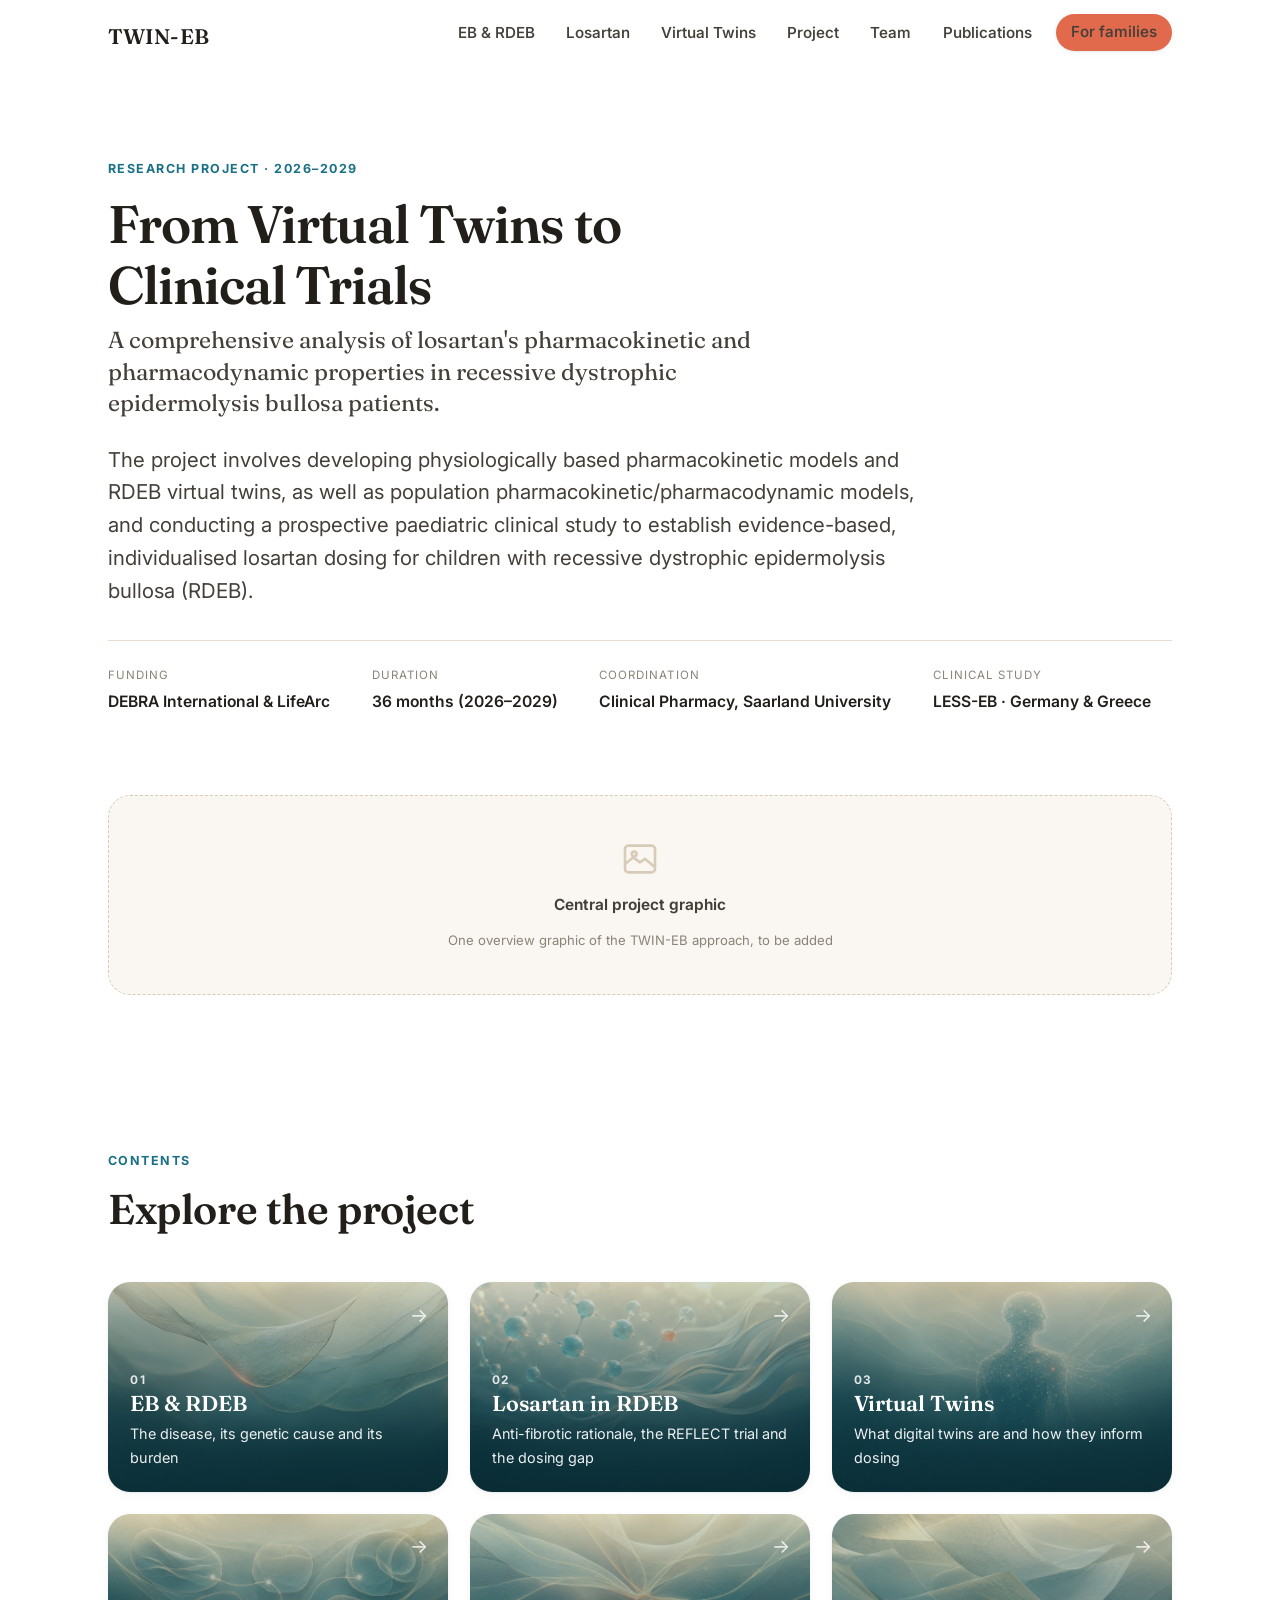
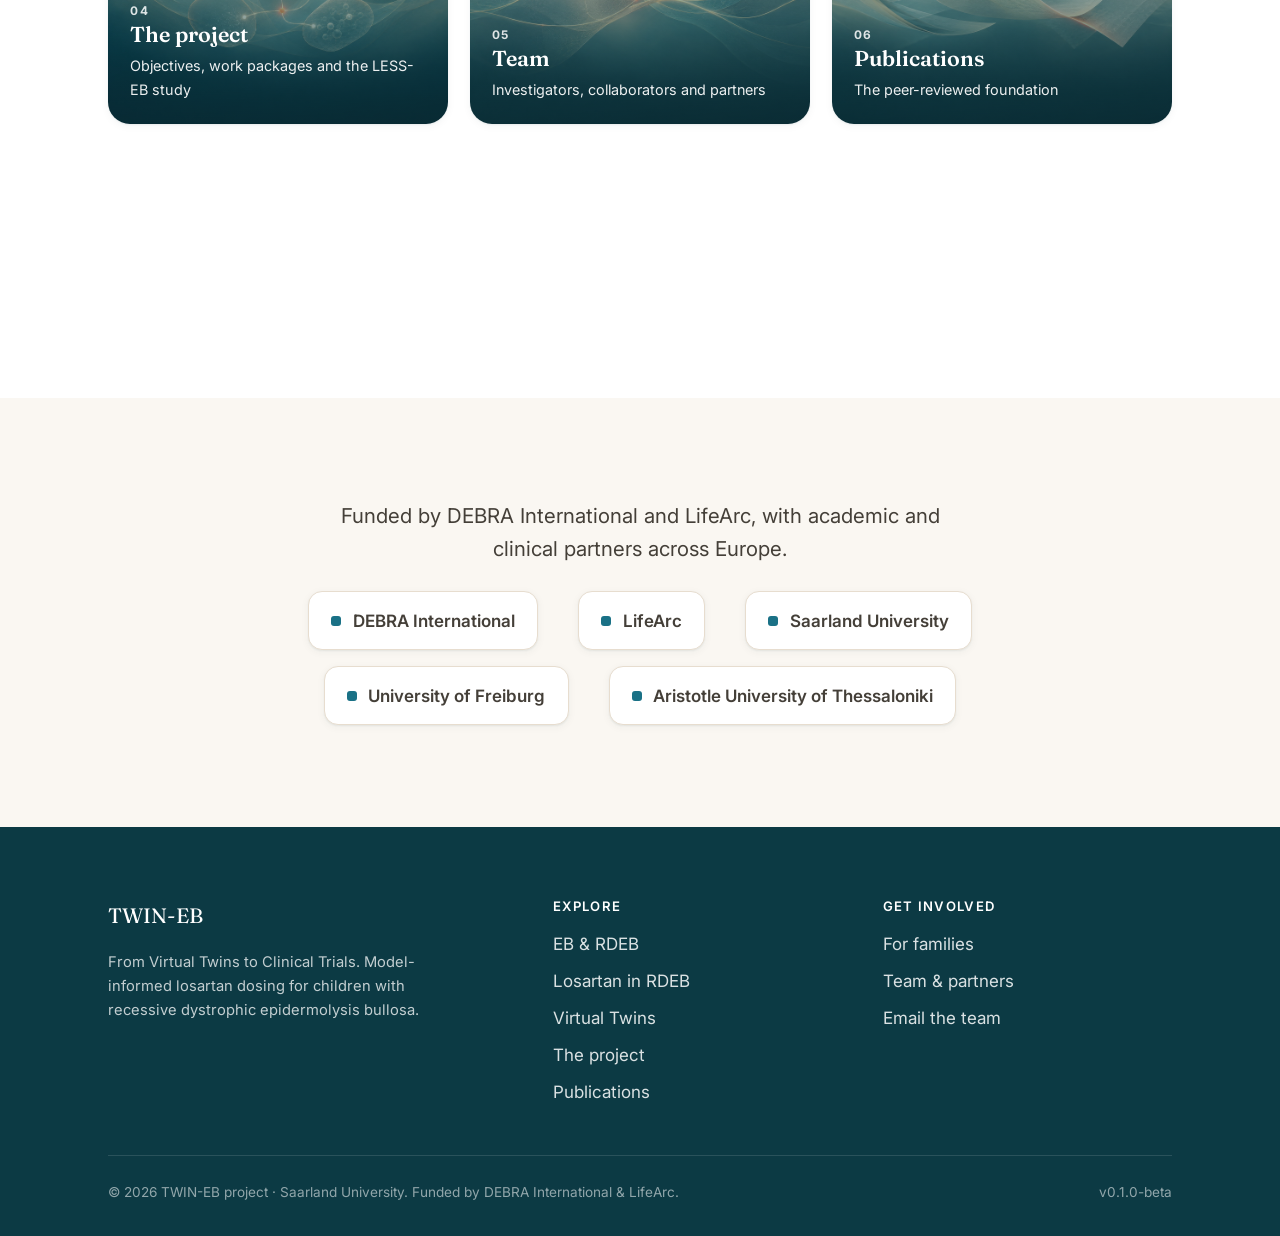
==== commit 16270bc8: "Fix tile background image paths The url() inside the --img custom property was resolved relative to " ====
--- a/docs/index.html
+++ b/docs/index.html
@@ -50,43 +50,43 @@
       <h2>Explore the project</h2>
     </div>
     <div class="tiles">
-      <a class="tile reveal" href="eb-rdeb.html" style="--img:url('assets/img/tile-eb-rdeb.jpg')">
+      <a class="tile reveal" href="eb-rdeb.html" style="background-image:linear-gradient(175deg,rgba(12,58,68,.12) 0%,rgba(12,58,68,.5) 55%,rgba(9,42,50,.86) 100%),url('assets/img/tile-eb-rdeb.jpg')">
         <span class="tile__go" aria-hidden="true">&rarr;</span>
         <span class="tile__num">01</span>
         <span class="tile__title">EB &amp; RDEB</span>
         <span class="tile__desc">The disease, its genetic cause and its burden</span>
       </a>
-      <a class="tile reveal" href="losartan.html" style="--img:url('assets/img/tile-losartan.jpg')">
+      <a class="tile reveal" href="losartan.html" style="background-image:linear-gradient(175deg,rgba(12,58,68,.12) 0%,rgba(12,58,68,.5) 55%,rgba(9,42,50,.86) 100%),url('assets/img/tile-losartan.jpg')">
         <span class="tile__go" aria-hidden="true">&rarr;</span>
         <span class="tile__num">02</span>
         <span class="tile__title">Losartan in RDEB</span>
         <span class="tile__desc">Anti-fibrotic rationale, the REFLECT trial and the dosing gap</span>
       </a>
-      <a class="tile reveal" href="virtual-twins.html" style="--img:url('assets/img/tile-virtual-twins.jpg')">
+      <a class="tile reveal" href="virtual-twins.html" style="background-image:linear-gradient(175deg,rgba(12,58,68,.12) 0%,rgba(12,58,68,.5) 55%,rgba(9,42,50,.86) 100%),url('assets/img/tile-virtual-twins.jpg')">
         <span class="tile__go" aria-hidden="true">&rarr;</span>
         <span class="tile__num">03</span>
         <span class="tile__title">Virtual Twins</span>
         <span class="tile__desc">What digital twins are and how they inform dosing</span>
       </a>
-      <a class="tile reveal" href="project.html" style="--img:url('assets/img/tile-project.jpg')">
+      <a class="tile reveal" href="project.html" style="background-image:linear-gradient(175deg,rgba(12,58,68,.12) 0%,rgba(12,58,68,.5) 55%,rgba(9,42,50,.86) 100%),url('assets/img/tile-project.jpg')">
         <span class="tile__go" aria-hidden="true">&rarr;</span>
         <span class="tile__num">04</span>
         <span class="tile__title">The project</span>
         <span class="tile__desc">Objectives, work packages and the LESS-EB study</span>
       </a>
-      <a class="tile reveal" href="team.html" style="--img:url('assets/img/tile-team.jpg')">
+      <a class="tile reveal" href="team.html" style="background-image:linear-gradient(175deg,rgba(12,58,68,.12) 0%,rgba(12,58,68,.5) 55%,rgba(9,42,50,.86) 100%),url('assets/img/tile-team.jpg')">
         <span class="tile__go" aria-hidden="true">&rarr;</span>
         <span class="tile__num">05</span>
         <span class="tile__title">Team</span>
         <span class="tile__desc">Investigators, collaborators and partners</span>
       </a>
-      <a class="tile reveal" href="publications.html" style="--img:url('assets/img/tile-publications.jpg')">
+      <a class="tile reveal" href="publications.html" style="background-image:linear-gradient(175deg,rgba(12,58,68,.12) 0%,rgba(12,58,68,.5) 55%,rgba(9,42,50,.86) 100%),url('assets/img/tile-publications.jpg')">
         <span class="tile__go" aria-hidden="true">&rarr;</span>
         <span class="tile__num">06</span>
         <span class="tile__title">Publications</span>
         <span class="tile__desc">The peer-reviewed foundation</span>
       </a>
-      <a class="tile tile--wide reveal" href="families.html" style="--img:url('assets/img/tile-families.jpg')">
+      <a class="tile tile--wide reveal" href="families.html" style="background-image:linear-gradient(175deg,rgba(12,58,68,.12) 0%,rgba(12,58,68,.5) 55%,rgba(9,42,50,.86) 100%),url('assets/img/tile-families.jpg')">
         <span class="tile__go" aria-hidden="true">&rarr;</span>
         <span class="tile__num">07</span>
         <span class="tile__title">For families</span>
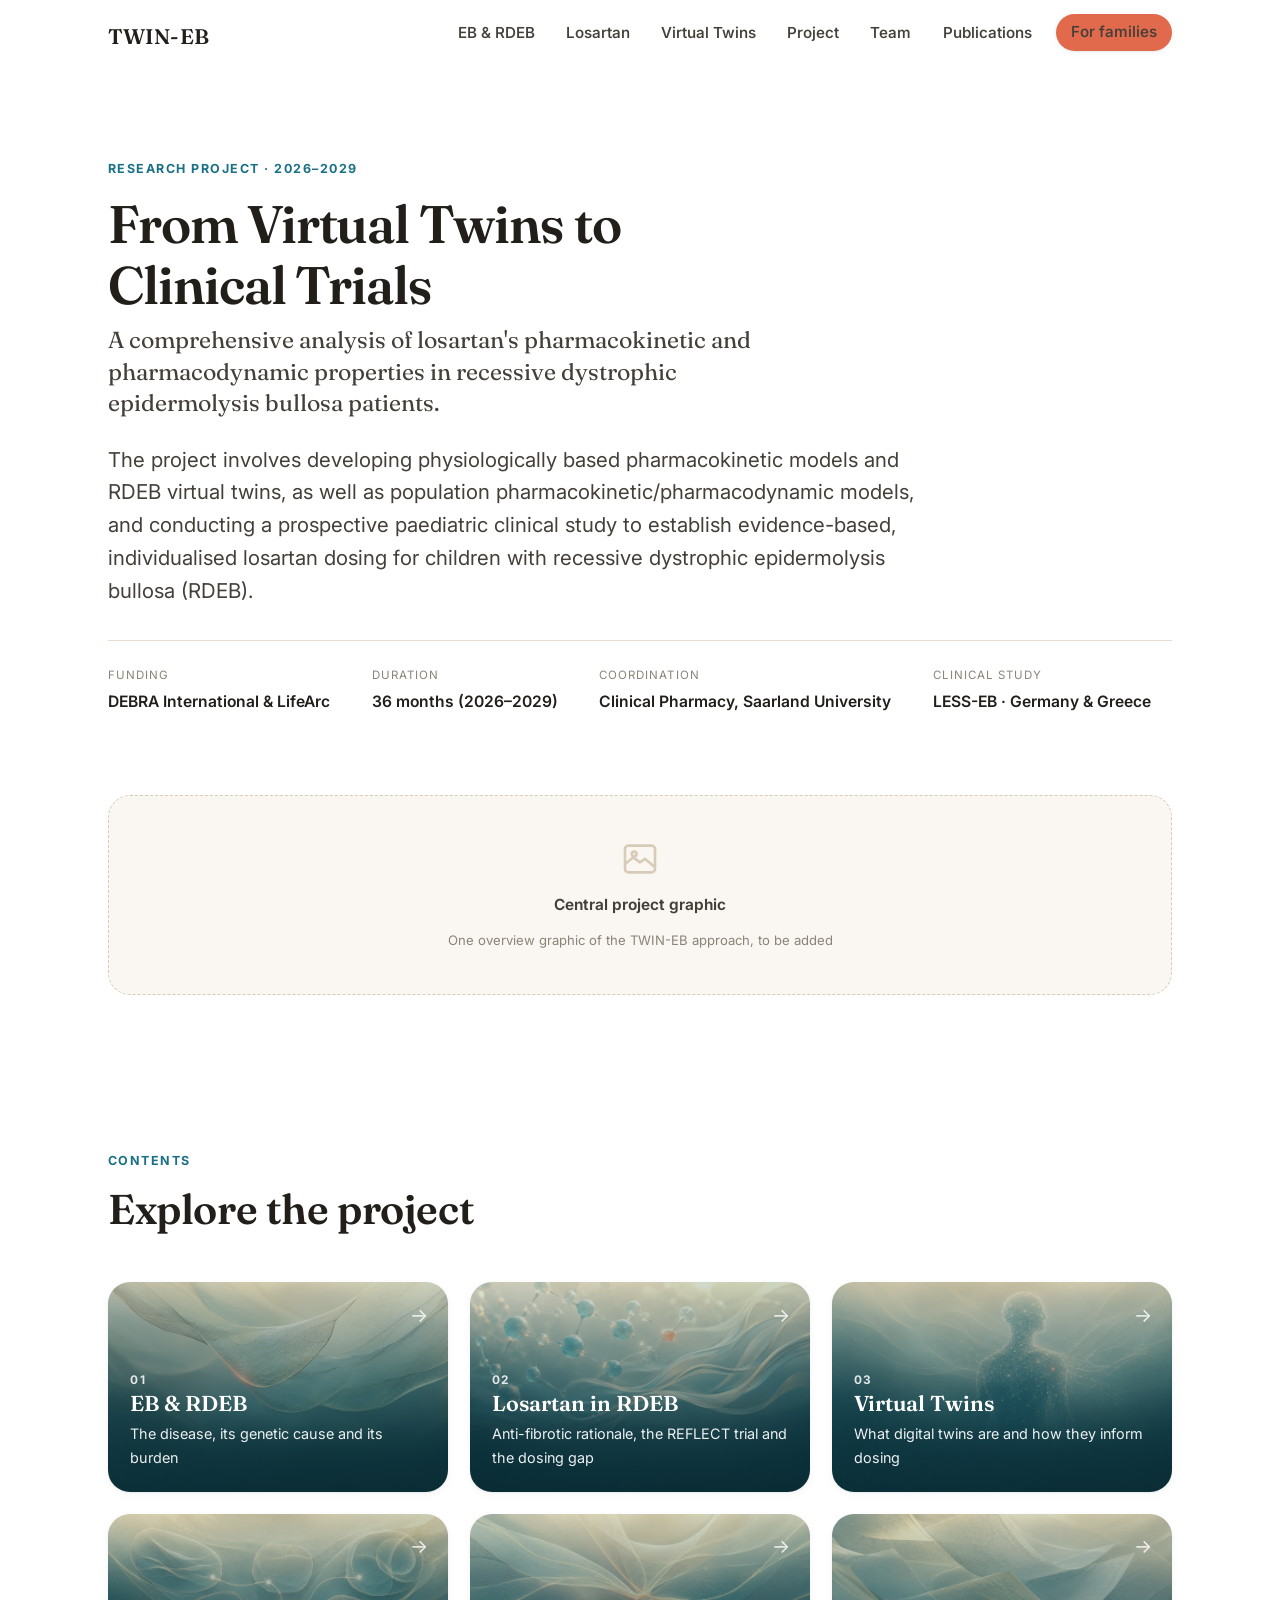
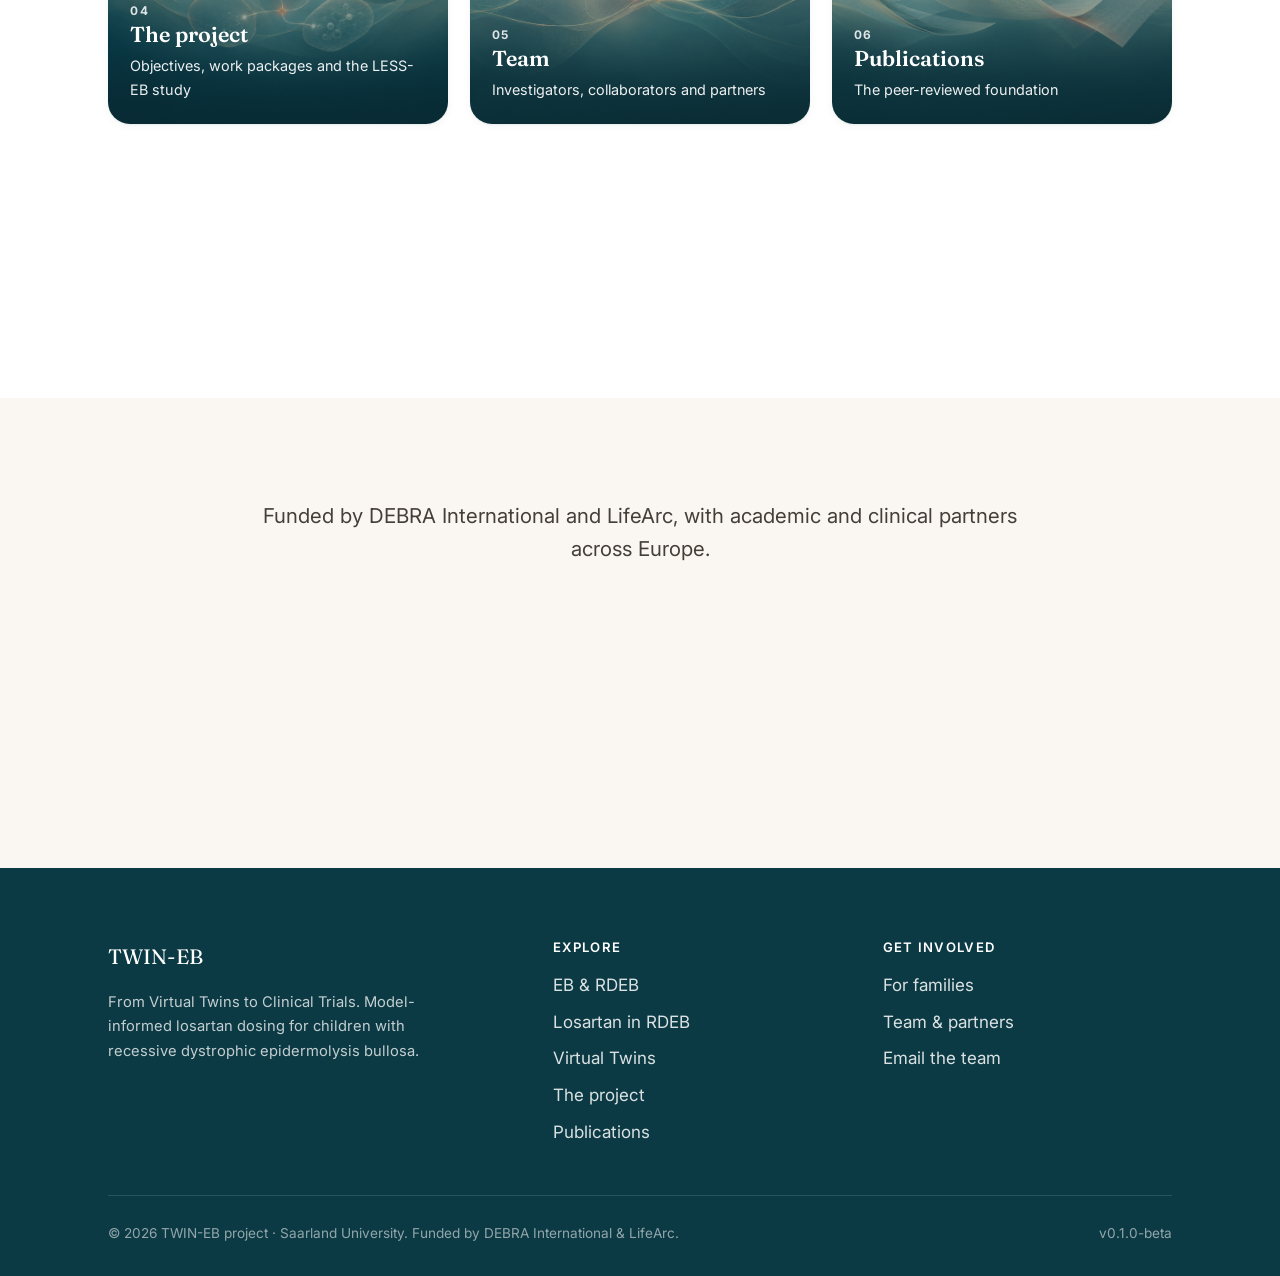
==== commit 05ed2538: "Make the partner wall clickable and show it on the landing page Partner logos and names now link to " ====
--- a/docs/index.html
+++ b/docs/index.html
@@ -97,14 +97,15 @@
 </section>
 
 <section class="section section--warm">
-  <div class="container container--narrow text-center">
-    <p class="lead mb-0">Funded by DEBRA International and LifeArc, with academic and clinical partners across Europe.</p>
-    <div class="partners" style="margin-top:1.6rem">
-      <span class="partner"><span class="partner__dot"></span>DEBRA International</span>
-      <span class="partner"><span class="partner__dot"></span>LifeArc</span>
-      <span class="partner"><span class="partner__dot"></span>Saarland University</span>
-      <span class="partner"><span class="partner__dot"></span>University of Freiburg</span>
-      <span class="partner"><span class="partner__dot"></span>Aristotle University of Thessaloniki</span>
+  <div class="container">
+    <p class="lead text-center" style="max-width:62ch;margin-inline:auto">Funded by DEBRA International and LifeArc, with academic and clinical partners across Europe.</p>
+    <div class="logo-grid reveal" style="margin-top:1.8rem">
+      <a class="logo" href="https://www.debra-international.org/" target="_blank" rel="noopener noreferrer">DEBRA International</a>
+      <a class="logo logo--img" href="https://www.lifearc.org/" target="_blank" rel="noopener noreferrer"><img src="assets/img/logo-lifearc.svg" alt="LifeArc"></a>
+      <a class="logo logo--img" href="https://www.uni-saarland.de/" target="_blank" rel="noopener noreferrer"><img src="assets/img/logo-uds.png" alt="Saarland University"></a>
+      <a class="logo" href="https://www.uniklinik-freiburg.de/" target="_blank" rel="noopener noreferrer">Medical Center &ndash; University of Freiburg</a>
+      <a class="logo logo--img logo--emblem" href="https://www.auth.gr/en/" target="_blank" rel="noopener noreferrer"><img src="assets/img/logo-auth.png" alt="Aristotle University of Thessaloniki"></a>
+      <a class="logo" href="https://www.ikp.de/en" target="_blank" rel="noopener noreferrer">Fischer-Bosch Institute (IKP), Stuttgart</a>
     </div>
   </div>
 </section>
--- a/docs/assets/css/styles.css
+++ b/docs/assets/css/styles.css
@@ -503,8 +503,12 @@
 
 /* Partner logo wall (placeholders until real files land in assets/img) */
 .logo-grid { display: flex; flex-wrap: wrap; gap: 1.1rem; align-items: center; justify-content: center; }
-.logo { display: grid; place-items: center; min-width: 150px; min-height: 74px; padding: .6rem 1.3rem; background: var(--white); border: 1px dashed var(--sand-300); border-radius: var(--radius); color: var(--ink-600); font-weight: 600; font-size: .88rem; text-align: center; box-shadow: var(--shadow-sm); }
+.logo { display: grid; place-items: center; min-width: 150px; min-height: 74px; padding: .6rem 1.3rem; background: var(--white); border: 1px solid var(--border); border-radius: var(--radius); color: var(--ink-600); font-weight: 600; font-size: .88rem; text-align: center; box-shadow: var(--shadow-sm); }
+a.logo { text-decoration: none; transition: transform var(--transition), box-shadow var(--transition), border-color var(--transition); }
+a.logo:hover { transform: translateY(-2px); box-shadow: var(--shadow-md); border-color: var(--teal-100); color: var(--ink-700); }
 .logo img { max-height: 46px; max-width: 150px; display: block; }
+.logo--img { border-style: solid; border-color: var(--border); }
+.logo--emblem img { max-height: 58px; }
 
 /* Person photo placeholder (replaces the initials avatar) */
 .person__photo { width: 96px; height: 96px; border-radius: 50%; margin-bottom: 1rem; background: var(--sand-100); border: 1px solid var(--sand-200); display: grid; place-items: center; color: var(--sand-300); overflow: hidden; }
@@ -547,3 +551,10 @@
 .tile--wide { grid-column: 1 / -1; min-height: 150px; }
 @media (max-width: 940px) { .tiles { grid-template-columns: repeat(2, 1fr); } }
 @media (max-width: 600px) { .tiles { grid-template-columns: 1fr; } }
+
+/* Sub-page header with a photo banner (mirrors each landing tile; background-image is set inline per page) */
+.subhero--photo { color: #fff; background-color: var(--teal-800); background-size: cover; background-position: center; border-bottom: 0; }
+.subhero--photo .subhero__inner { padding-block: clamp(3rem, 7vw, 5.5rem); }
+.subhero--photo .eyebrow { color: var(--coral-100); }
+.subhero--photo h1 { color: #fff; }
+.subhero--photo .lead { color: rgba(255, 255, 255, .92); }
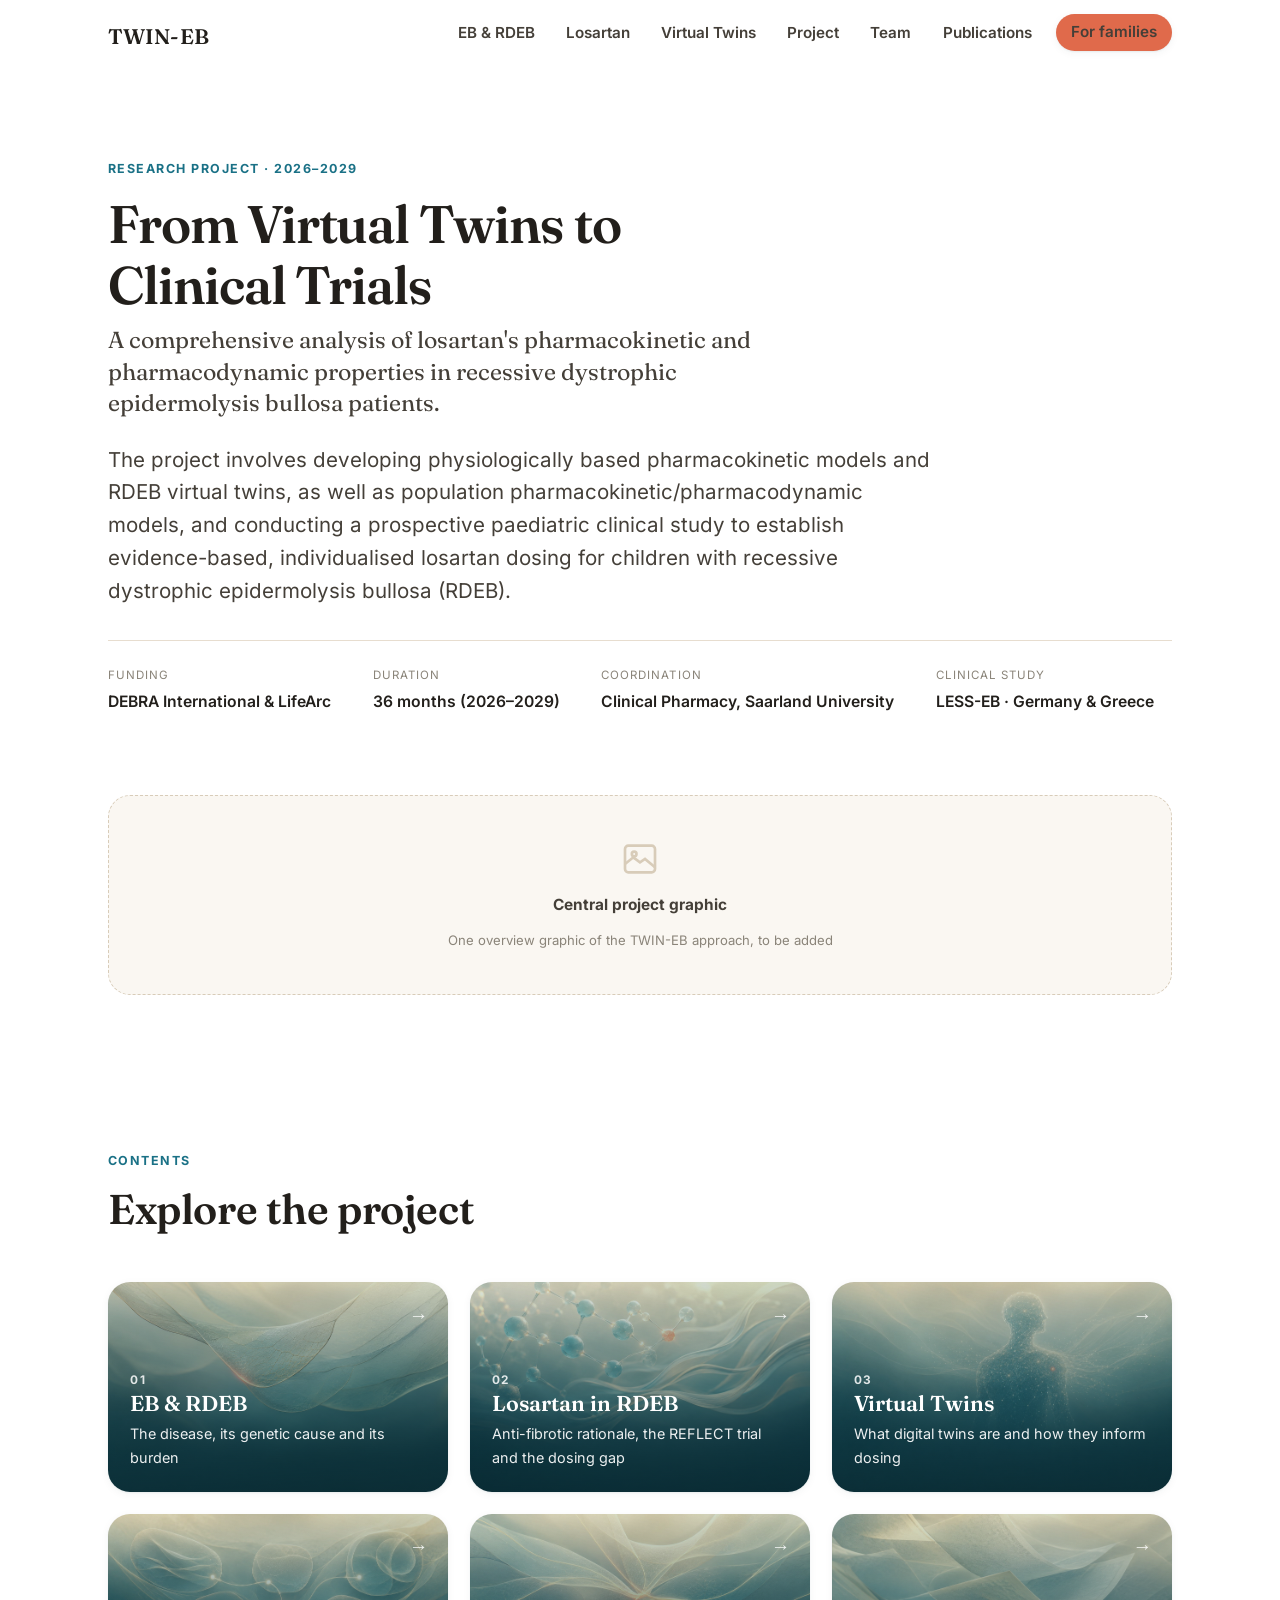
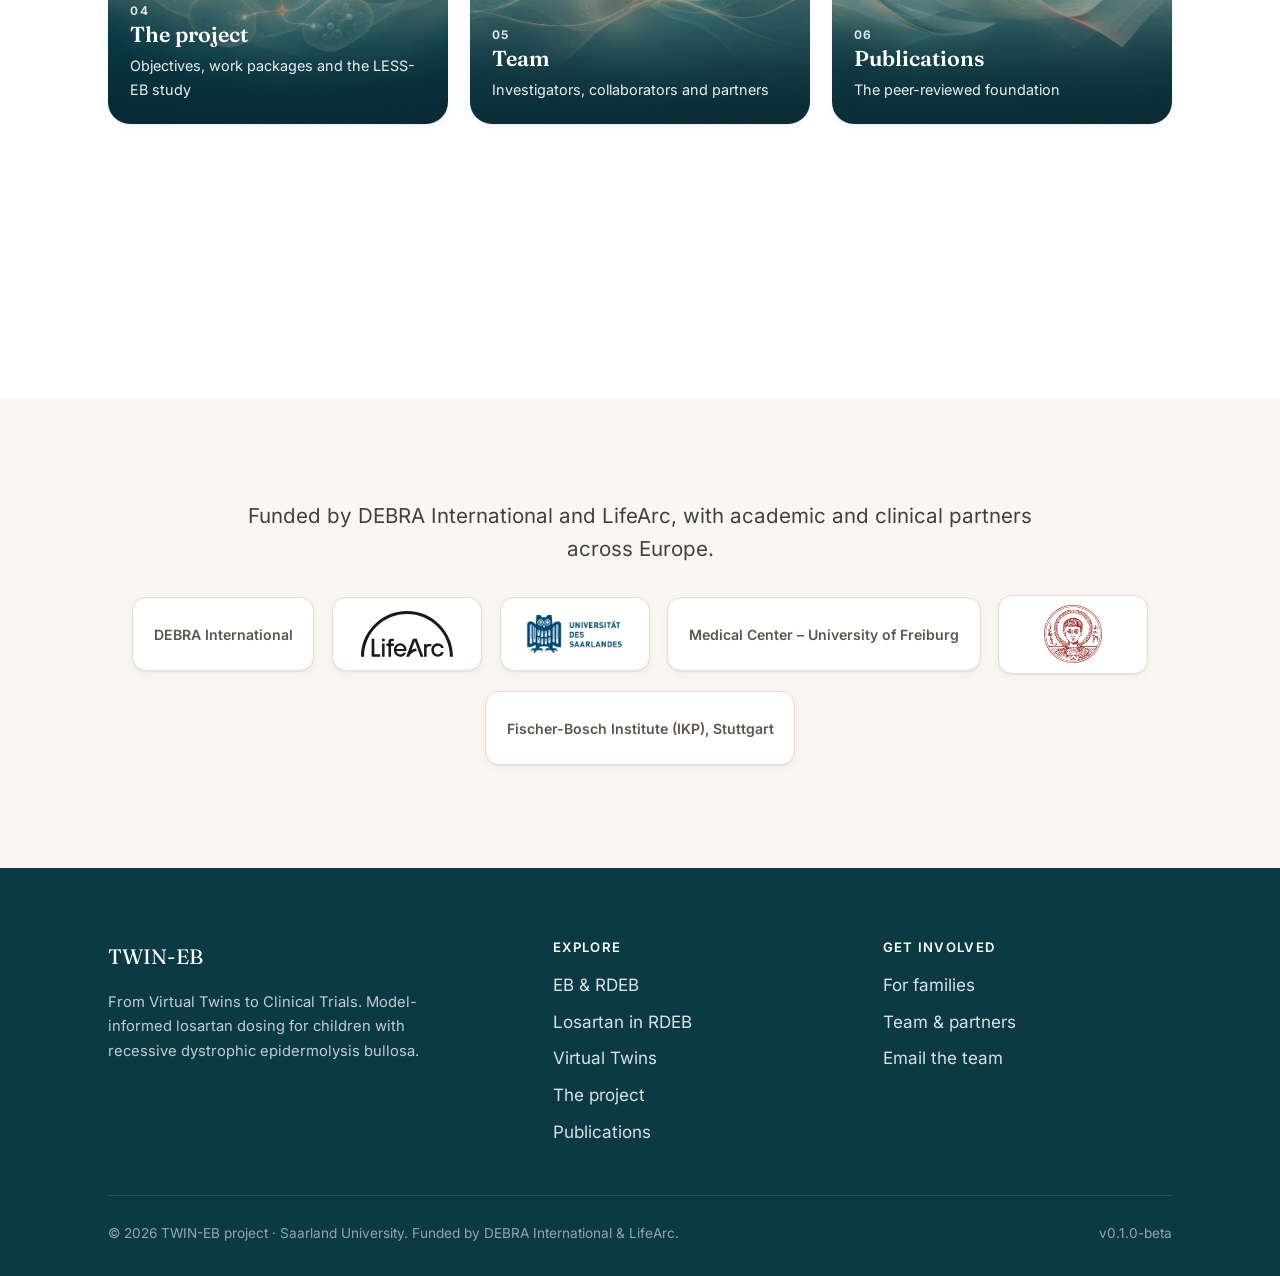
==== commit 934f01bc: "Self-host web fonts (remove Google Fonts embedding) The site embedded Fraunces and Inter from fonts." ====
--- a/docs/index.html
+++ b/docs/index.html
@@ -6,9 +6,7 @@
 <title>TWIN-EB · From Virtual Twins to Clinical Trials</title>
 <meta name="description" content="TWIN-EB: a research project analysing losartan's pharmacokinetic and pharmacodynamic properties in recessive dystrophic epidermolysis bullosa (RDEB), using PBPK models, RDEB virtual twins, population PK/PD and a prospective paediatric clinical study.">
 <link rel="icon" href="data:image/svg+xml,%3Csvg xmlns='http://www.w3.org/2000/svg' viewBox='0 0 48 48'%3E%3Crect width='48' height='48' rx='12' fill='%23135c6c'/%3E%3Cg fill='none' stroke='white' stroke-width='2.4' stroke-linecap='round'%3E%3Ccircle cx='16' cy='18' r='3.4'/%3E%3Ccircle cx='31' cy='14' r='3.4'/%3E%3Ccircle cx='30' cy='31' r='3.4' stroke='%23e06a4b'/%3E%3Cline x1='18.6' y1='16.5' x2='28.4' y2='15.4'/%3E%3Cline x1='17.4' y1='21' x2='28.4' y2='29'/%3E%3Cline x1='31' y1='17.4' x2='30.2' y2='27.6'/%3E%3C/g%3E%3C/svg%3E">
-<link rel="preconnect" href="https://fonts.googleapis.com">
-<link rel="preconnect" href="https://fonts.gstatic.com" crossorigin>
-<link href="https://fonts.googleapis.com/css2?family=Fraunces:opsz,wght@9..144,400;9..144,500;9..144,600&family=Inter:wght@400;500;600;700&display=swap" rel="stylesheet">
+<link rel="stylesheet" href="assets/css/fonts.css">
 <link rel="stylesheet" href="assets/css/styles.css">
 <script defer src="assets/js/site.js"></script>
 </head>
--- a/docs/assets/css/fonts.css
+++ b/docs/assets/css/fonts.css
@@ -0,0 +1,143 @@
+/* TWIN-EB - self-hosted web fonts (no external requests).
+   Fraunces and Inter, both SIL Open Font License 1.1 (see assets/fonts/OFL.txt).
+   Generated from the Google Fonts CSS2 API; latin + latin-ext subsets only. */
+
+/* latin-ext */
+@font-face {
+  font-family: 'Fraunces';
+  font-style: normal;
+  font-weight: 400;
+  font-display: swap;
+  src: url(../fonts/fraunces-latin-ext.woff2) format('woff2');
+  unicode-range: U+0100-02BA, U+02BD-02C5, U+02C7-02CC, U+02CE-02D7, U+02DD-02FF, U+0304, U+0308, U+0329, U+1D00-1DBF, U+1E00-1E9F, U+1EF2-1EFF, U+2020, U+20A0-20AB, U+20AD-20C0, U+2113, U+2C60-2C7F, U+A720-A7FF;
+}
+
+/* latin */
+@font-face {
+  font-family: 'Fraunces';
+  font-style: normal;
+  font-weight: 400;
+  font-display: swap;
+  src: url(../fonts/fraunces-latin.woff2) format('woff2');
+  unicode-range: U+0000-00FF, U+0131, U+0152-0153, U+02BB-02BC, U+02C6, U+02DA, U+02DC, U+0304, U+0308, U+0329, U+2000-206F, U+20AC, U+2122, U+2191, U+2193, U+2212, U+2215, U+FEFF, U+FFFD;
+}
+
+/* latin-ext */
+@font-face {
+  font-family: 'Fraunces';
+  font-style: normal;
+  font-weight: 500;
+  font-display: swap;
+  src: url(../fonts/fraunces-latin-ext.woff2) format('woff2');
+  unicode-range: U+0100-02BA, U+02BD-02C5, U+02C7-02CC, U+02CE-02D7, U+02DD-02FF, U+0304, U+0308, U+0329, U+1D00-1DBF, U+1E00-1E9F, U+1EF2-1EFF, U+2020, U+20A0-20AB, U+20AD-20C0, U+2113, U+2C60-2C7F, U+A720-A7FF;
+}
+
+/* latin */
+@font-face {
+  font-family: 'Fraunces';
+  font-style: normal;
+  font-weight: 500;
+  font-display: swap;
+  src: url(../fonts/fraunces-latin.woff2) format('woff2');
+  unicode-range: U+0000-00FF, U+0131, U+0152-0153, U+02BB-02BC, U+02C6, U+02DA, U+02DC, U+0304, U+0308, U+0329, U+2000-206F, U+20AC, U+2122, U+2191, U+2193, U+2212, U+2215, U+FEFF, U+FFFD;
+}
+
+/* latin-ext */
+@font-face {
+  font-family: 'Fraunces';
+  font-style: normal;
+  font-weight: 600;
+  font-display: swap;
+  src: url(../fonts/fraunces-latin-ext.woff2) format('woff2');
+  unicode-range: U+0100-02BA, U+02BD-02C5, U+02C7-02CC, U+02CE-02D7, U+02DD-02FF, U+0304, U+0308, U+0329, U+1D00-1DBF, U+1E00-1E9F, U+1EF2-1EFF, U+2020, U+20A0-20AB, U+20AD-20C0, U+2113, U+2C60-2C7F, U+A720-A7FF;
+}
+
+/* latin */
+@font-face {
+  font-family: 'Fraunces';
+  font-style: normal;
+  font-weight: 600;
+  font-display: swap;
+  src: url(../fonts/fraunces-latin.woff2) format('woff2');
+  unicode-range: U+0000-00FF, U+0131, U+0152-0153, U+02BB-02BC, U+02C6, U+02DA, U+02DC, U+0304, U+0308, U+0329, U+2000-206F, U+20AC, U+2122, U+2191, U+2193, U+2212, U+2215, U+FEFF, U+FFFD;
+}
+
+/* latin-ext */
+@font-face {
+  font-family: 'Inter';
+  font-style: normal;
+  font-weight: 400;
+  font-display: swap;
+  src: url(../fonts/inter-latin-ext.woff2) format('woff2');
+  unicode-range: U+0100-02BA, U+02BD-02C5, U+02C7-02CC, U+02CE-02D7, U+02DD-02FF, U+0304, U+0308, U+0329, U+1D00-1DBF, U+1E00-1E9F, U+1EF2-1EFF, U+2020, U+20A0-20AB, U+20AD-20C0, U+2113, U+2C60-2C7F, U+A720-A7FF;
+}
+
+/* latin */
+@font-face {
+  font-family: 'Inter';
+  font-style: normal;
+  font-weight: 400;
+  font-display: swap;
+  src: url(../fonts/inter-latin.woff2) format('woff2');
+  unicode-range: U+0000-00FF, U+0131, U+0152-0153, U+02BB-02BC, U+02C6, U+02DA, U+02DC, U+0304, U+0308, U+0329, U+2000-206F, U+20AC, U+2122, U+2191, U+2193, U+2212, U+2215, U+FEFF, U+FFFD;
+}
+
+/* latin-ext */
+@font-face {
+  font-family: 'Inter';
+  font-style: normal;
+  font-weight: 500;
+  font-display: swap;
+  src: url(../fonts/inter-latin-ext.woff2) format('woff2');
+  unicode-range: U+0100-02BA, U+02BD-02C5, U+02C7-02CC, U+02CE-02D7, U+02DD-02FF, U+0304, U+0308, U+0329, U+1D00-1DBF, U+1E00-1E9F, U+1EF2-1EFF, U+2020, U+20A0-20AB, U+20AD-20C0, U+2113, U+2C60-2C7F, U+A720-A7FF;
+}
+
+/* latin */
+@font-face {
+  font-family: 'Inter';
+  font-style: normal;
+  font-weight: 500;
+  font-display: swap;
+  src: url(../fonts/inter-latin.woff2) format('woff2');
+  unicode-range: U+0000-00FF, U+0131, U+0152-0153, U+02BB-02BC, U+02C6, U+02DA, U+02DC, U+0304, U+0308, U+0329, U+2000-206F, U+20AC, U+2122, U+2191, U+2193, U+2212, U+2215, U+FEFF, U+FFFD;
+}
+
+/* latin-ext */
+@font-face {
+  font-family: 'Inter';
+  font-style: normal;
+  font-weight: 600;
+  font-display: swap;
+  src: url(../fonts/inter-latin-ext.woff2) format('woff2');
+  unicode-range: U+0100-02BA, U+02BD-02C5, U+02C7-02CC, U+02CE-02D7, U+02DD-02FF, U+0304, U+0308, U+0329, U+1D00-1DBF, U+1E00-1E9F, U+1EF2-1EFF, U+2020, U+20A0-20AB, U+20AD-20C0, U+2113, U+2C60-2C7F, U+A720-A7FF;
+}
+
+/* latin */
+@font-face {
+  font-family: 'Inter';
+  font-style: normal;
+  font-weight: 600;
+  font-display: swap;
+  src: url(../fonts/inter-latin.woff2) format('woff2');
+  unicode-range: U+0000-00FF, U+0131, U+0152-0153, U+02BB-02BC, U+02C6, U+02DA, U+02DC, U+0304, U+0308, U+0329, U+2000-206F, U+20AC, U+2122, U+2191, U+2193, U+2212, U+2215, U+FEFF, U+FFFD;
+}
+
+/* latin-ext */
+@font-face {
+  font-family: 'Inter';
+  font-style: normal;
+  font-weight: 700;
+  font-display: swap;
+  src: url(../fonts/inter-latin-ext.woff2) format('woff2');
+  unicode-range: U+0100-02BA, U+02BD-02C5, U+02C7-02CC, U+02CE-02D7, U+02DD-02FF, U+0304, U+0308, U+0329, U+1D00-1DBF, U+1E00-1E9F, U+1EF2-1EFF, U+2020, U+20A0-20AB, U+20AD-20C0, U+2113, U+2C60-2C7F, U+A720-A7FF;
+}
+
+/* latin */
+@font-face {
+  font-family: 'Inter';
+  font-style: normal;
+  font-weight: 700;
+  font-display: swap;
+  src: url(../fonts/inter-latin.woff2) format('woff2');
+  unicode-range: U+0000-00FF, U+0131, U+0152-0153, U+02BB-02BC, U+02C6, U+02DA, U+02DC, U+0304, U+0308, U+0329, U+2000-206F, U+20AC, U+2122, U+2191, U+2193, U+2212, U+2215, U+FEFF, U+FFFD;
+}
